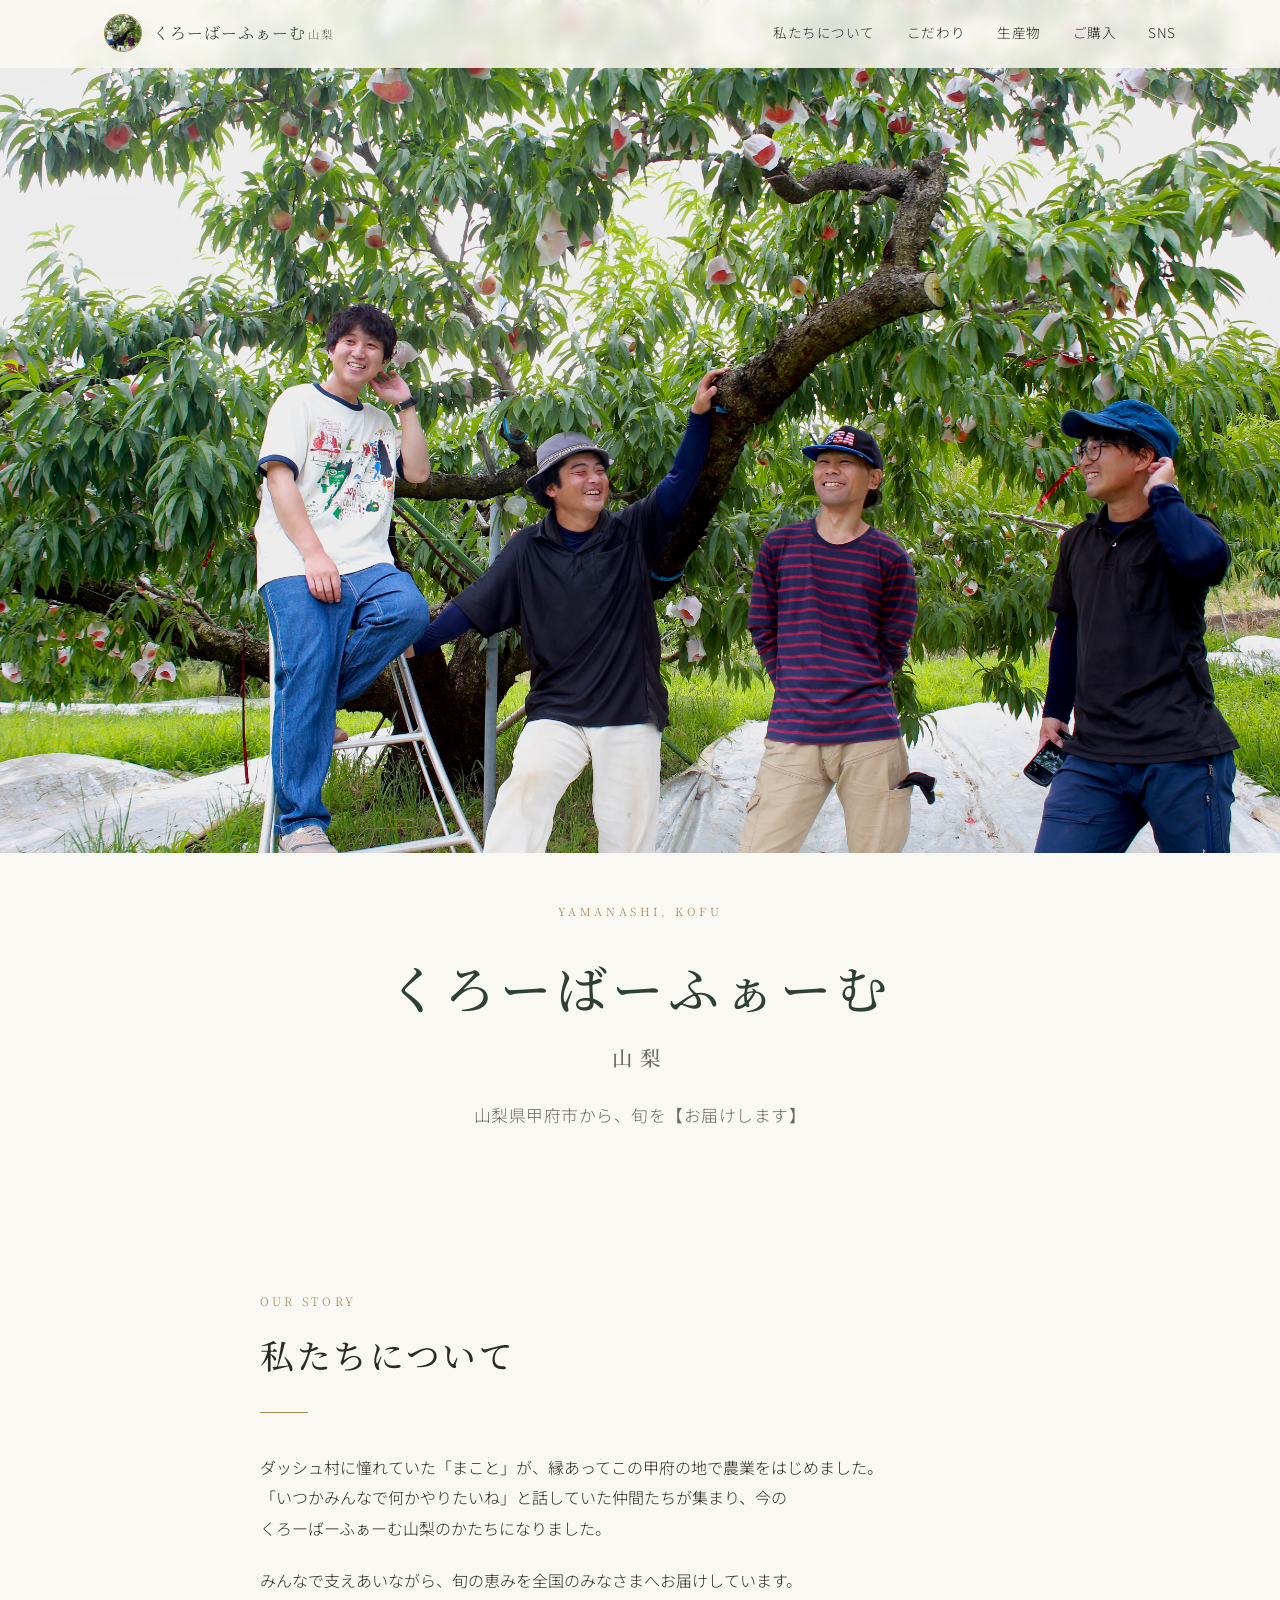
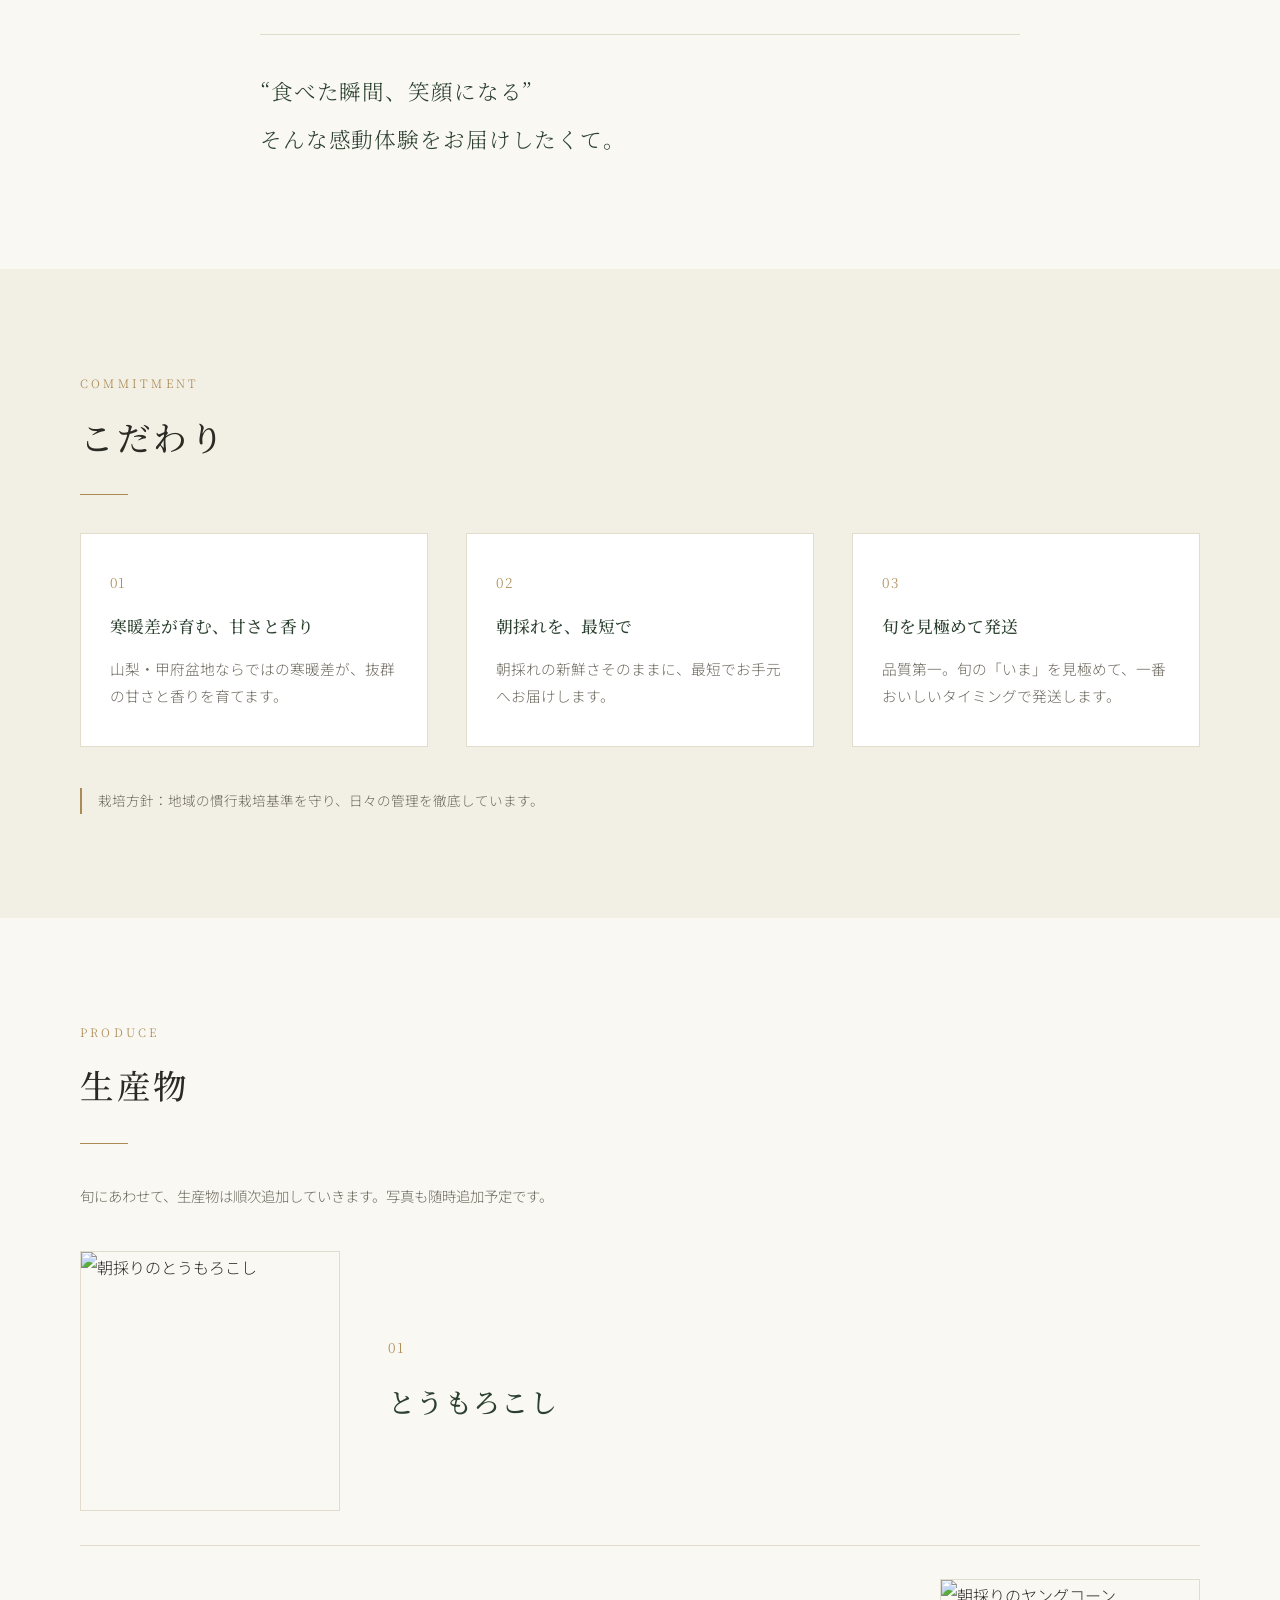
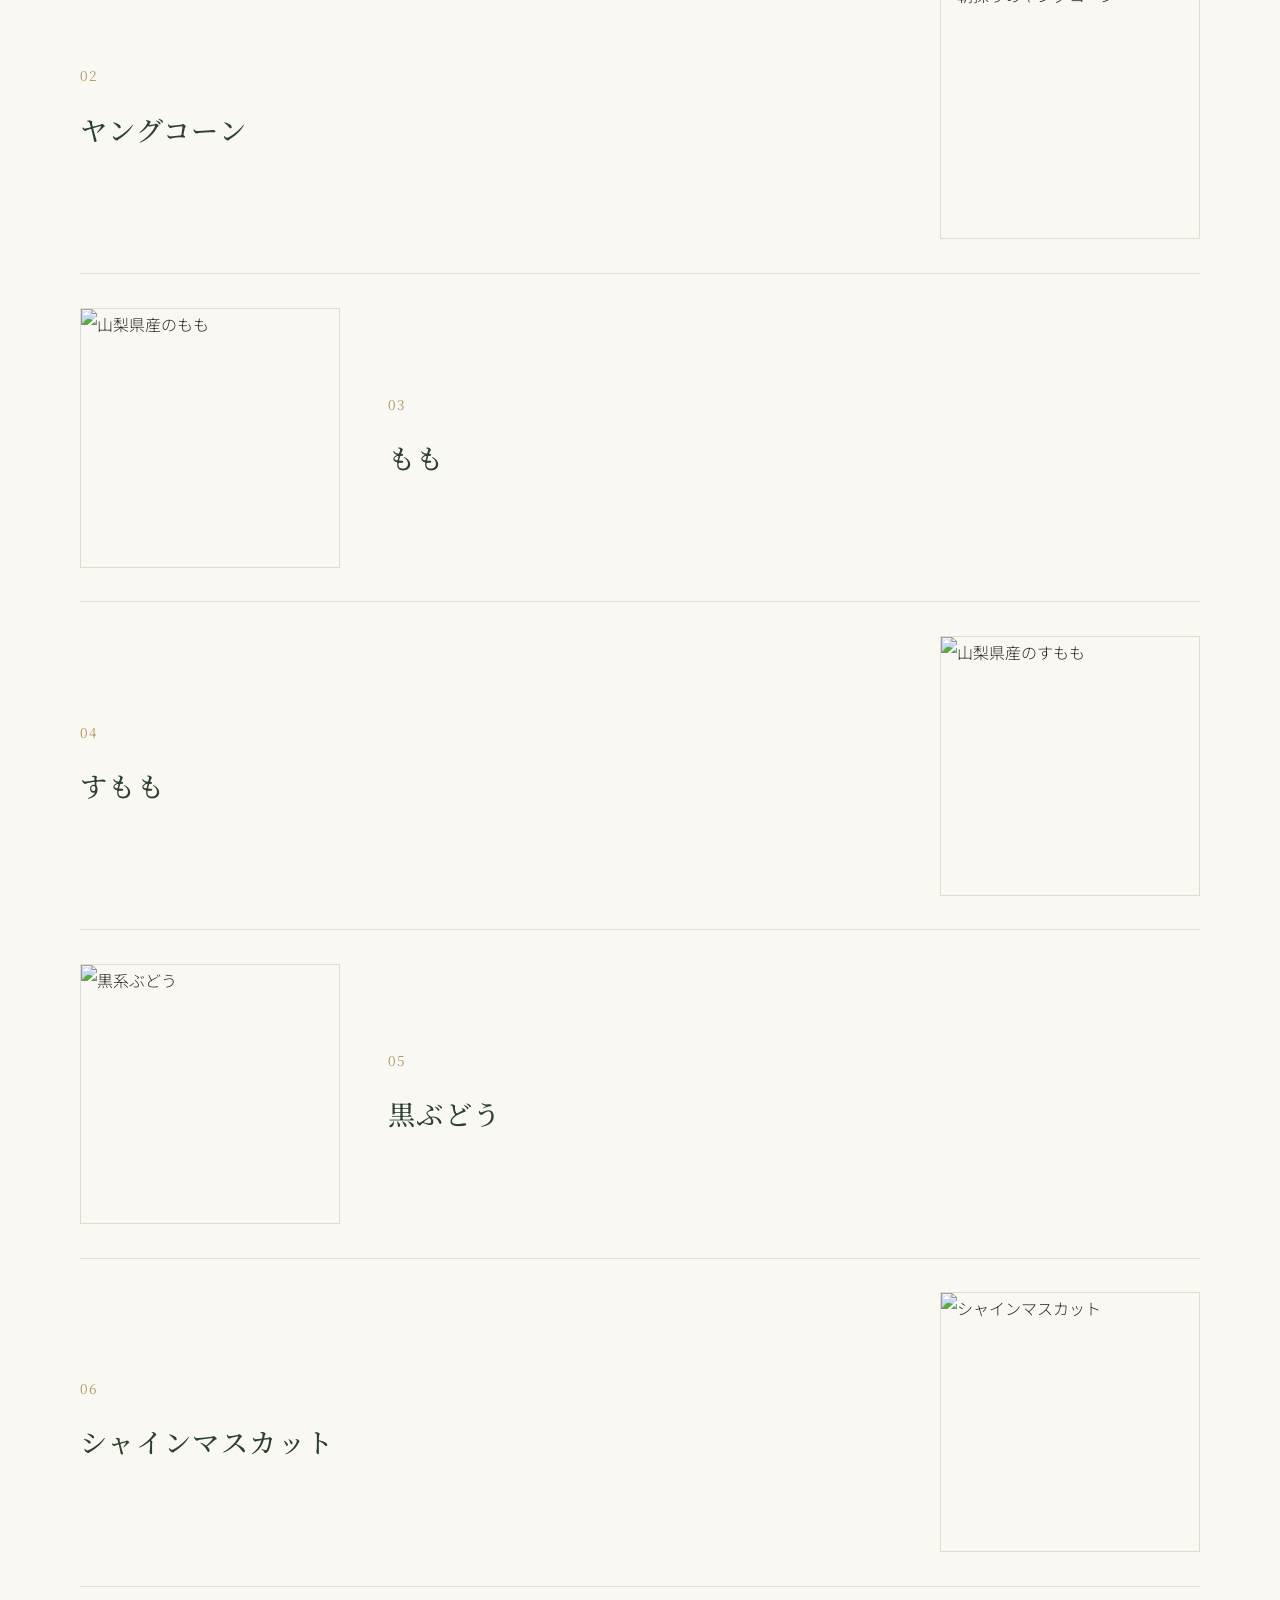
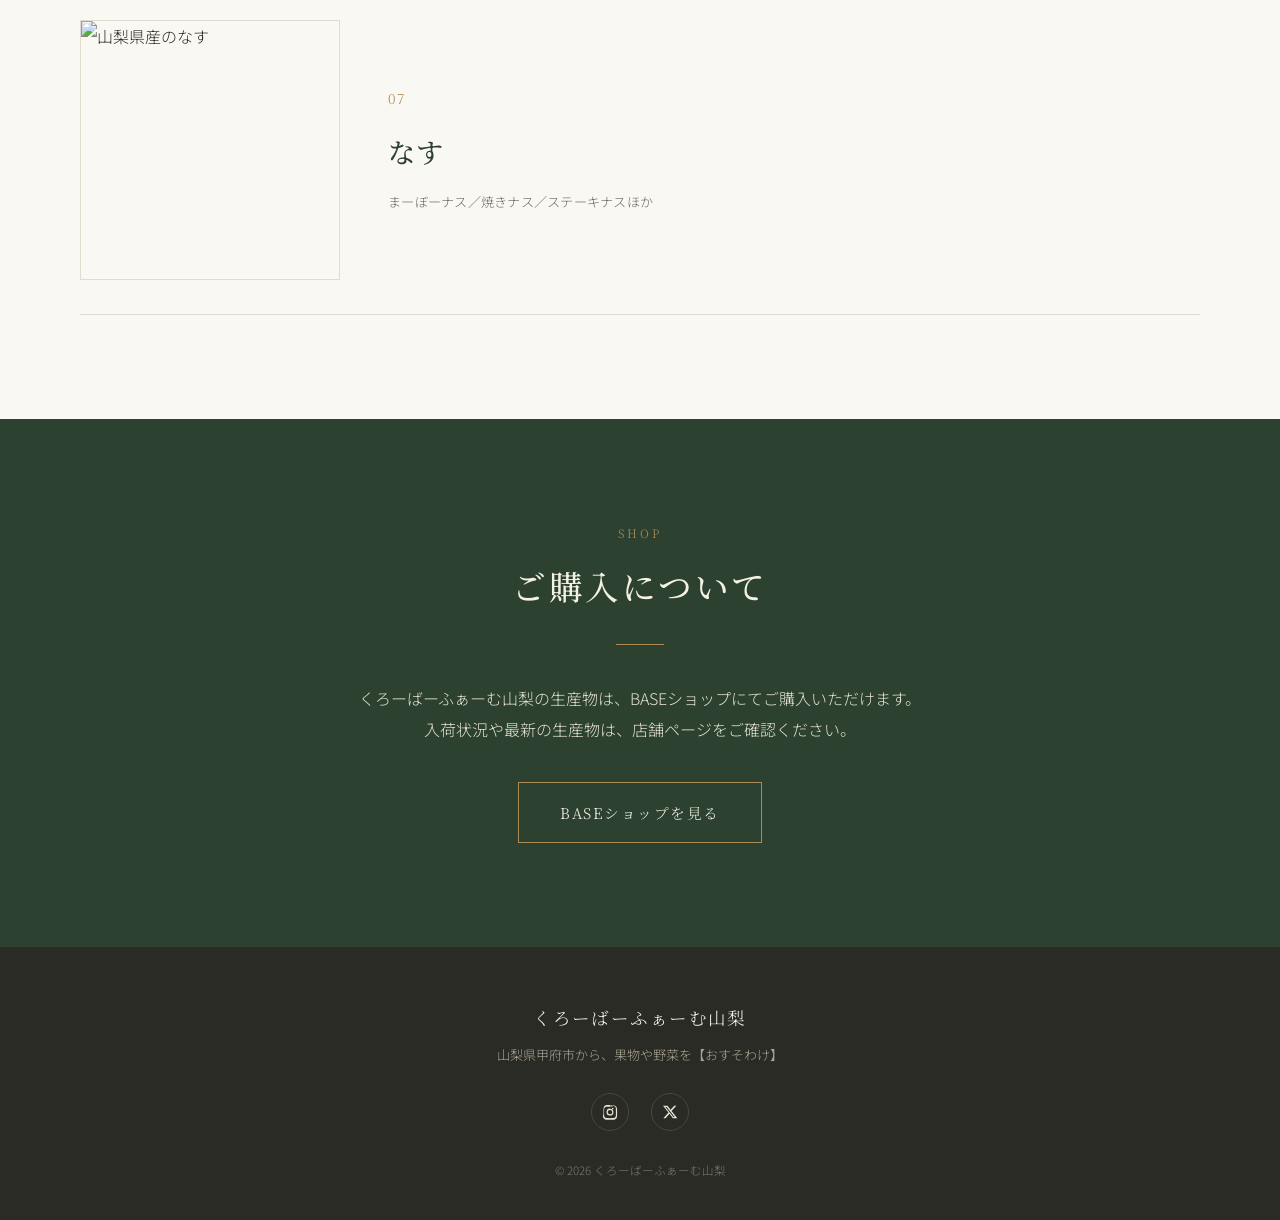
==== index.html @ 81d251db "Replace placeholder images with actual produce images" ====
<!doctype html>
<html lang="ja">
<head>
<meta charset="UTF-8">
<meta name="viewport" content="width=device-width, initial-scale=1.0">
<title>くろーばーふぁーむ山梨｜山梨県甲府市の農園</title>
<meta name="description" content="山梨県甲府市から、果物や野菜をおすそわけ。くろーばーふぁーむ山梨の公式サイトです。">
<link rel="preconnect" href="https://fonts.googleapis.com">
<link rel="preconnect" href="https://fonts.gstatic.com" crossorigin>
<link href="https://fonts.googleapis.com/css2?family=Noto+Serif+JP:wght@400;500;600&family=Noto+Sans+JP:wght@300;400;500&display=swap" rel="stylesheet">
<link rel="stylesheet" href="style.css">
</head>
<body>

<header class="site-header">
  <div class="header-inner">
    <a href="#top" class="brand">
      <span class="brand-mark">
        <img src="images/hero.jpg" alt="くろーばーふぁーむ山梨 ロゴ（仮）">
      </span>
      <span class="brand-name">くろーばーふぁーむ<small>山梨</small></span>
    </a>
    <nav class="site-nav">
      <button class="nav-toggle" aria-label="メニューを開く" aria-expanded="false">
        <span></span><span></span><span></span>
      </button>
      <ul>
        <li><a href="#about">私たちについて</a></li>
        <li><a href="#commitment">こだわり</a></li>
        <li><a href="#produce">生産物</a></li>
        <li><a href="#shop">ご購入</a></li>
        <li><a href="#sns">SNS</a></li>
      </ul>
    </nav>
  </div>
</header>

<main id="top">

  <!-- ===== Hero ===== -->
  <section class="hero">
    <div class="hero-media">
      <img src="images/hero.jpg" alt="桃の木の下で笑うくろーばーふぁーむ山梨のメンバー">
    </div>
  </section>
  <div class="hero-caption">
    <p class="eyebrow">Yamanashi, Kofu</p>
    <h1>くろーばーふぁーむ<span>山梨</span></h1>
    <p class="hero-copy">山梨県甲府市から、旬を<br class="sp-only">【お届けします】</p>
  </div>

  <!-- ===== About / Story ===== -->
  <section id="about" class="section about">
    <div class="section-inner narrow">
      <p class="section-eyebrow">Our Story</p>
      <h2>私たちについて</h2>
      <div class="divider" aria-hidden="true"></div>
      <p class="lead">
        ダッシュ村に憧れていた「まこと」が、縁あってこの甲府の地で農業をはじめました。<br>
        「いつかみんなで何かやりたいね」と話していた仲間たちが集まり、今の<br class="pc-only">くろーばーふぁーむ山梨のかたちになりました。
      </p>
      <p class="lead">
        みんなで支えあいながら、旬の恵みを全国のみなさまへお届けしています。
      </p>
      <blockquote class="philosophy">
        <p>“食べた瞬間、笑顔になる”</p>
        <p>そんな感動体験をお届けしたくて。</p>
      </blockquote>
    </div>
  </section>

  <!-- ===== Commitment ===== -->
  <section id="commitment" class="section commitment">
    <div class="section-inner">
      <p class="section-eyebrow">Commitment</p>
      <h2>こだわり</h2>
      <div class="divider" aria-hidden="true"></div>

      <div class="commitment-grid">
        <article class="commitment-card">
          <span class="commitment-index">01</span>
          <h3>寒暖差が育む、甘さと香り</h3>
          <p>山梨・甲府盆地ならではの寒暖差が、抜群の甘さと香りを育てます。</p>
        </article>
        <article class="commitment-card">
          <span class="commitment-index">02</span>
          <h3>朝採れを、最短で</h3>
          <p>朝採れの新鮮さそのままに、最短でお手元へお届けします。</p>
        </article>
        <article class="commitment-card">
          <span class="commitment-index">03</span>
          <h3>旬を見極めて発送</h3>
          <p>品質第一。旬の「いま」を見極めて、一番おいしいタイミングで発送します。</p>
        </article>
      </div>

      <p class="cultivation-note">栽培方針：地域の慣行栽培基準を守り、日々の管理を徹底しています。</p>
    </div>
  </section>

  <!-- ===== Produce ===== -->
  <section id="produce" class="section produce">
    <div class="section-inner">
      <p class="section-eyebrow">Produce</p>
      <h2>生産物</h2>
      <div class="divider" aria-hidden="true"></div>
      <p class="produce-note">旬にあわせて、生産物は順次追加していきます。写真も随時追加予定です。</p>

      <!--
        生産物リスト：
        1件 = <li class="produce-row"> 〜 </li>
        写真が届いたら、.produce-media の中身を
          <img src="images/produce/【ファイル名】.jpg" alt="〜">
        に差し替えてください（.produce-placeholder のdivを削除）。
        新しい品目を追加する場合は、行をまるごとコピーして書き換えてください。
      -->
      <ul class="produce-list">

        <li class="produce-row">
          <div class="produce-media">
            <img src="images/produce/corn.jpg" alt="朝採りのとうもろこし">
          </div>
          <div class="produce-text">
            <span class="produce-index">01</span>
            <h3>とうもろこし</h3>
          </div>
        </li>

        <li class="produce-row">
          <div class="produce-media">
            <img src="images/produce/young-corn.jpg" alt="朝採りのヤングコーン">
          </div>
          <div class="produce-text">
            <span class="produce-index">02</span>
            <h3>ヤングコーン</h3>
          </div>
        </li>

        <li class="produce-row">
          <div class="produce-media">
            <img src="images/produce/peach.jpg" alt="山梨県産のもも">
          </div>
          <div class="produce-text">
            <span class="produce-index">03</span>
            <h3>もも</h3>
          </div>
        </li>

        <li class="produce-row">
          <div class="produce-media">
            <img src="images/produce/sumomo.jpg" alt="山梨県産のすもも">
          </div>
          <div class="produce-text">
            <span class="produce-index">04</span>
            <h3>すもも</h3>
          </div>
        </li>

        <li class="produce-row">
          <div class="produce-media">
            <img src="images/produce/black-grape.png" alt="黒系ぶどう">
          </div>
          <div class="produce-text">
            <span class="produce-index">05</span>
            <h3>黒ぶどう</h3>
          </div>
        </li>

        <li class="produce-row">
          <div class="produce-media">
            <img src="images/produce/shine-muscat.png" alt="シャインマスカット">
          </div>
          <div class="produce-text">
            <span class="produce-index">06</span>
            <h3>シャインマスカット</h3>
          </div>
        </li>

        <li class="produce-row">
          <div class="produce-media">
            <img src="images/produce/eggplant.jpg" alt="山梨県産のなす">
          </div>
          <div class="produce-text">
            <span class="produce-index">07</span>
            <h3>なす</h3>
            <small>まーぼーナス／焼きナス／ステーキナスほか</small>
          </div>
        </li>

        <!--
        新しい品目を追加する場合は、上の<li class="produce-row">〜</li>を
        1ブロックまるごとコピーして、番号・品目名を書き換えてください。
        -->

      </ul>
    </div>
  </section>

  <!-- ===== Shop ===== -->
  <section id="shop" class="section shop">
    <div class="section-inner narrow center">
      <p class="section-eyebrow">Shop</p>
      <h2>ご購入について</h2>
      <div class="divider" aria-hidden="true"></div>
      <p class="lead">
        くろーばーふぁーむ山梨の生産物は、BASEショップにてご購入いただけます。<br>
        入荷状況や最新の生産物は、店舗ページをご確認ください。
      </p>
      <a class="shop-button" href="https://cloverfarm.base.ec/" target="_blank" rel="noopener">BASEショップを見る</a>
    </div>
  </section>

</main>

<!-- ===== Footer / SNS ===== -->
<footer id="sns" class="site-footer">
  <div class="footer-inner">
    <p class="footer-brand">くろーばーふぁーむ山梨</p>
    <p class="footer-copy">山梨県甲府市から、果物や野菜を【おすそわけ】</p>

    <ul class="sns-list">
      <li>
        <a href="https://www.instagram.com/clover.farm_ym/" target="_blank" rel="noopener" aria-label="Instagram">
          <svg viewBox="0 0 24 24" aria-hidden="true"><path d="M12 2.2c3.2 0 3.6 0 4.85.07 1.17.05 1.97.24 2.43.4a4.9 4.9 0 0 1 1.77 1.15 4.9 4.9 0 0 1 1.15 1.77c.16.46.35 1.26.4 2.43.06 1.25.07 1.65.07 4.85s0 3.6-.07 4.85c-.05 1.17-.24 1.97-.4 2.43a4.9 4.9 0 0 1-1.15 1.77 4.9 4.9 0 0 1-1.77 1.15c-.46.16-1.26.35-2.43.4-1.25.06-1.65.07-4.85.07s-3.6 0-4.85-.07c-1.17-.05-1.97-.24-2.43-.4a4.9 4.9 0 0 1-1.77-1.15 4.9 4.9 0 0 1-1.15-1.77c-.16-.46-.35-1.26-.4-2.43C2.2 15.6 2.2 15.2 2.2 12s0-3.6.07-4.85c.05-1.17.24-1.97.4-2.43a4.9 4.9 0 0 1 1.15-1.77A4.9 4.9 0 0 1 5.6 1.8c.46-.16 1.26-.35 2.43-.4C9.28 1.34 9.68 1.33 12 1.33zm0 1.8c-3.15 0-3.52 0-4.76.07-.96.04-1.48.2-1.83.34-.46.18-.79.39-1.13.73-.34.34-.55.67-.73 1.13-.14.35-.3.87-.34 1.83C3.14 8.13 3.13 8.5 3.13 12s0 3.87.07 5.1c.04.96.2 1.48.34 1.83.18.46.39.79.73 1.13.34.34.67.55 1.13.73.35.14.87.3 1.83.34 1.24.07 1.61.07 4.76.07s3.52 0 4.76-.07c.96-.04 1.48-.2 1.83-.34.46-.18.79-.39 1.13-.73.34-.34.55-.67.73-1.13.14-.35.3-.87.34-1.83.07-1.23.07-1.6.07-5.1s0-3.87-.07-5.1c-.04-.96-.2-1.48-.34-1.83a3.1 3.1 0 0 0-.73-1.13 3.1 3.1 0 0 0-1.13-.73c-.35-.14-.87-.3-1.83-.34C15.52 3.8 15.15 3.8 12 3.8zm0 3.05A5.15 5.15 0 1 1 6.85 12 5.15 5.15 0 0 1 12 6.85zm0 8.5A3.35 3.35 0 1 0 8.65 12 3.35 3.35 0 0 0 12 15.35zm5.35-8.7a1.2 1.2 0 1 1-1.2-1.2 1.2 1.2 0 0 1 1.2 1.2z"/></svg>
        </a>
      </li>
      <li>
        <a href="https://x.com/clover_farm_ym" target="_blank" rel="noopener" aria-label="X（旧Twitter）">
          <svg viewBox="0 0 24 24" aria-hidden="true"><path d="M18.24 2.5h3.27l-7.15 8.17L23 21.5h-6.59l-5.16-6.76-5.9 6.76H2.07l7.65-8.75L1.5 2.5h6.76l4.66 6.18zm-1.15 17.02h1.81L7 4.38H5.06z"/></svg>
        </a>
      </li>
    </ul>

    <p class="footer-fine">© 2026 くろーばーふぁーむ山梨</p>
  </div>
</footer>

<script>
  document.querySelector('.nav-toggle').addEventListener('click', function () {
    var nav = document.querySelector('.site-nav');
    var expanded = this.getAttribute('aria-expanded') === 'true';
    this.setAttribute('aria-expanded', String(!expanded));
    nav.classList.toggle('open');
  });
  document.querySelectorAll('.site-nav a').forEach(function (link) {
    link.addEventListener('click', function () {
      document.querySelector('.site-nav').classList.remove('open');
      document.querySelector('.nav-toggle').setAttribute('aria-expanded', 'false');
    });
  });
</script>

</body>
</html>
---- style.css ----
/* =========================================================
   くろーばーふぁーむ山梨 — シンプル×高級感 LP
   ========================================================= */

:root {
  --bg: #faf8f3;
  --bg-alt: #f2efe4;
  --ink: #2b2b26;
  --ink-soft: #6d6a5f;
  --line: #e1dccb;
  --green: #3f5c44;
  --green-deep: #2c4130;
  --gold: #ab8a53;
  --white: #ffffff;

  --font-serif: 'Noto Serif JP', serif;
  --font-sans: 'Noto Sans JP', sans-serif;

  --max: 1120px;
}

* { box-sizing: border-box; }

html { scroll-behavior: smooth; }

body {
  margin: 0;
  background: var(--bg);
  color: var(--ink);
  font-family: var(--font-sans);
  font-weight: 300;
  line-height: 1.9;
  -webkit-font-smoothing: antialiased;
}

img { max-width: 100%; display: block; }

a { color: inherit; text-decoration: none; }

h1, h2, h3 { font-family: var(--font-serif); font-weight: 500; margin: 0; }

.section { padding: 6.5rem 1.5rem; }
.section-inner { max-width: var(--max); margin: 0 auto; }
.section-inner.narrow { max-width: 760px; }
.section-inner.center { text-align: center; }

.section-eyebrow {
  font-family: var(--font-serif);
  letter-spacing: 0.28em;
  font-size: 0.72rem;
  color: var(--gold);
  margin: 0 0 0.6rem;
  text-transform: uppercase;
}

.section h2 {
  font-size: clamp(1.6rem, 3vw, 2.1rem);
  letter-spacing: 0.08em;
}

.divider {
  width: 48px;
  height: 1px;
  background: var(--gold);
  margin: 1.6rem 0 2.4rem;
}
.section-inner.center .divider { margin-left: auto; margin-right: auto; }

.lead { font-size: 1rem; color: var(--ink); margin: 0 0 1.4rem; }

/* ---------- Header ---------- */
.site-header {
  position: fixed;
  top: 0; left: 0; right: 0;
  z-index: 50;
  padding-top: env(safe-area-inset-top, 0px);
  background: rgba(250, 248, 243, 0.86);
  backdrop-filter: blur(6px);
  border-bottom: 1px solid transparent;
  transition: border-color .3s;
}
.header-inner {
  max-width: var(--max);
  margin: 0 auto;
  padding: 0.9rem 1.5rem;
  display: flex;
  align-items: center;
  justify-content: space-between;
}
.brand { display: flex; align-items: center; gap: 0.7rem; }
.brand-mark {
  width: 38px; height: 38px;
  border-radius: 50%;
  overflow: hidden;
  border: 1px solid var(--gold);
  flex: none;
}
.brand-mark img { width: 100%; height: 100%; object-fit: cover; }
.brand-name {
  font-family: var(--font-serif);
  font-size: 1rem;
  letter-spacing: 0.06em;
  color: var(--green-deep);
}
.brand-name small { font-size: 0.72em; margin-left: 0.15em; color: var(--ink-soft); }

.site-nav ul {
  list-style: none;
  display: flex;
  gap: 2rem;
  margin: 0;
  padding: 0;
  font-size: 0.85rem;
  letter-spacing: 0.04em;
}
.site-nav a { position: relative; padding-bottom: 4px; }
.site-nav a::after {
  content: "";
  position: absolute;
  left: 0; right: 0; bottom: 0;
  height: 1px;
  background: var(--gold);
  transform: scaleX(0);
  transition: transform .25s;
}
.site-nav a:hover::after { transform: scaleX(1); }

.nav-toggle {
  display: none;
  width: 32px; height: 32px;
  border: none; background: none;
  flex-direction: column;
  justify-content: center;
  gap: 5px;
  cursor: pointer;
}
.nav-toggle span {
  display: block;
  height: 1px;
  background: var(--ink);
}

/* ---------- Hero ---------- */
.hero {
  position: relative;
  overflow: hidden;
}
.hero-media {
  display: block;
  line-height: 0;
  aspect-ratio: 3 / 2;
  background: var(--bg-alt);
}
.hero-media img {
  display: block;
  width: 100%;
  height: 100%;
  object-fit: cover;
}
.hero-caption {
  text-align: center;
  color: var(--ink);
  background: var(--bg);
  padding: 3rem 1.5rem 3.5rem;
}
.hero-caption .eyebrow {
  font-family: var(--font-serif);
  letter-spacing: 0.32em;
  font-size: 0.7rem;
  text-transform: uppercase;
  color: var(--gold);
  margin: 0 0 1rem;
}
.hero-caption h1 {
  font-size: clamp(1.7rem, 6vw, 3.2rem);
  letter-spacing: 0.1em;
  margin: 0;
  color: var(--green-deep);
  white-space: nowrap;
}
.hero-caption h1 span {
  display: block;
  font-size: 0.4em;
  letter-spacing: 0.4em;
  margin-top: 0.15rem;
  color: var(--ink-soft);
}
.hero-copy {
  margin: 1.4rem 0 0;
  font-size: clamp(0.9rem, 2vw, 1.05rem);
  font-weight: 300;
  letter-spacing: 0.03em;
  color: var(--ink-soft);
}


/* ---------- About ---------- */
.about { background: var(--bg); }
.philosophy {
  margin: 2.4rem 0 0;
  padding: 2.2rem 0 0;
  border-top: 1px solid var(--line);
  font-family: var(--font-serif);
  font-size: clamp(1.1rem, 2.4vw, 1.35rem);
  color: var(--green-deep);
  letter-spacing: 0.04em;
}
.philosophy p { margin: 0 0 0.4rem; }

/* ---------- Commitment ---------- */
.commitment { background: var(--bg-alt); }
.commitment-grid {
  display: grid;
  grid-template-columns: repeat(3, 1fr);
  gap: 2.4rem;
  margin-top: 1rem;
}
.commitment-card {
  background: var(--white);
  border: 1px solid var(--line);
  padding: 2.2rem 1.8rem;
}
.commitment-index {
  display: block;
  font-family: var(--font-serif);
  color: var(--gold);
  font-size: 0.85rem;
  letter-spacing: 0.12em;
  margin-bottom: 1rem;
}
.commitment-card h3 {
  font-size: 1.05rem;
  margin-bottom: 0.7rem;
  color: var(--green-deep);
}
.commitment-card p { margin: 0; font-size: 0.92rem; color: var(--ink-soft); }

.cultivation-note {
  margin: 2.6rem 0 0;
  font-size: 0.85rem;
  color: var(--ink-soft);
  border-left: 2px solid var(--gold);
  padding-left: 1rem;
}

/* ---------- Produce ---------- */
.produce { background: var(--bg); }
.produce-note { color: var(--ink-soft); font-size: 0.9rem; margin: 0 0 2.6rem; }

.produce-list {
  list-style: none;
  margin: 0;
  padding: 0;
}

.produce-row {
  display: flex;
  align-items: center;
  gap: 3rem;
  padding: 2.1rem 0;
  border-bottom: 1px solid var(--line);
}
.produce-row:first-child { padding-top: 0; }
.produce-row:nth-child(even) { flex-direction: row-reverse; }

.produce-media { flex: 0 0 30%; max-width: 260px; }
.produce-text { flex: 1 1 auto; }

/* image placeholder frame -- swap for a real <img> when a photo is ready */
.produce-placeholder {
  aspect-ratio: 1 / 1;
  width: 100%;
  display: flex;
  flex-direction: column;
  align-items: center;
  justify-content: center;
  gap: 0.7rem;
  background: var(--bg-alt);
  border: 1px solid var(--line);
  position: relative;
}
.produce-placeholder::before {
  content: "";
  position: absolute;
  inset: 10px;
  border: 1px solid rgba(171, 138, 83, 0.35);
  pointer-events: none;
}
.produce-placeholder svg {
  width: 30px; height: 30px;
  fill: none;
  stroke: var(--gold);
  stroke-width: 1.1;
  opacity: 0.8;
}
.produce-placeholder svg path { fill: var(--gold); stroke: none; opacity: 0.55; }
.produce-placeholder span {
  font-family: var(--font-serif);
  font-size: 0.75rem;
  letter-spacing: 0.1em;
  color: var(--ink-soft);
}

.produce-media img {
  width: 100%;
  aspect-ratio: 1 / 1;
  object-fit: cover;
  border: 1px solid var(--line);
}

.produce-index {
  display: block;
  font-family: var(--font-serif);
  color: var(--gold);
  font-size: 0.85rem;
  letter-spacing: 0.12em;
  margin-bottom: 0.9rem;
}
.produce-text h3 {
  font-size: clamp(1.3rem, 2.6vw, 1.7rem);
  color: var(--green-deep);
  letter-spacing: 0.05em;
  margin: 0;
}
.produce-text small {
  display: block;
  margin-top: 0.8rem;
  font-size: 0.82rem;
  color: var(--ink-soft);
  letter-spacing: 0.02em;
}

/* ---------- Shop ---------- */
.shop { background: var(--green-deep); color: #f4f1e6; }
.shop .section-eyebrow { color: var(--gold); }
.shop .lead { color: #e7e3d3; }
.shop-button {
  display: inline-block;
  margin-top: 1rem;
  padding: 0.95rem 2.6rem;
  border: 1px solid var(--gold);
  font-family: var(--font-serif);
  font-size: 0.92rem;
  letter-spacing: 0.1em;
  color: #f4f1e6;
  transition: background .25s, color .25s;
}
.shop-button:hover { background: var(--gold); color: var(--green-deep); }

/* ---------- Footer ---------- */
.site-footer { background: var(--ink); color: #cfcabb; }
.footer-inner {
  max-width: var(--max);
  margin: 0 auto;
  padding: 3.4rem 1.5rem 2.4rem;
  text-align: center;
}
.footer-brand {
  font-family: var(--font-serif);
  font-size: 1.1rem;
  letter-spacing: 0.08em;
  color: #f4f1e6;
  margin: 0 0 0.5rem;
}
.footer-copy { font-size: 0.82rem; margin: 0 0 1.6rem; color: #a9a493; }
.sns-list {
  list-style: none;
  display: flex;
  justify-content: center;
  gap: 1.4rem;
  margin: 0 0 1.8rem;
  padding: 0;
}
.sns-list a {
  display: flex;
  align-items: center;
  justify-content: center;
  width: 38px; height: 38px;
  border: 1px solid #4a4738;
  border-radius: 50%;
  transition: border-color .25s;
}
.sns-list a:hover { border-color: var(--gold); }
.sns-list svg { width: 16px; height: 16px; fill: #e7e3d3; }
.footer-fine { font-size: 0.72rem; color: #7d7969; margin: 0; }

/* ---------- Utility ---------- */
.sp-only { display: none; }

/* ---------- Responsive ---------- */
@media (max-width: 860px) {
  .commitment-grid { grid-template-columns: 1fr; }
  .produce-row { gap: 2rem; }
  .produce-media { flex-basis: 32%; max-width: 220px; }
}

@media (max-width: 640px) {
  .sp-only { display: inline; }
  .pc-only { display: none; }
  .section { padding: 4.4rem 1.25rem; }

  .site-nav ul {
    position: absolute;
    top: 100%; left: 0; right: 0;
    flex-direction: column;
    gap: 0;
    background: var(--bg);
    border-bottom: 1px solid var(--line);
    max-height: 0;
    overflow: hidden;
    transition: max-height .3s ease;
  }
  .site-nav.open ul { max-height: 320px; }
  .site-nav ul li { border-top: 1px solid var(--line); }
  .site-nav ul a { display: block; padding: 1rem 1.5rem; }
  .nav-toggle { display: flex; }

  .produce-row {
    flex-direction: column !important;
    align-items: center;
    gap: 1.2rem;
    padding: 1.7rem 0;
  }
  .produce-media { flex-basis: auto; width: 62%; max-width: 220px; }
  .produce-text { text-align: center; }
}
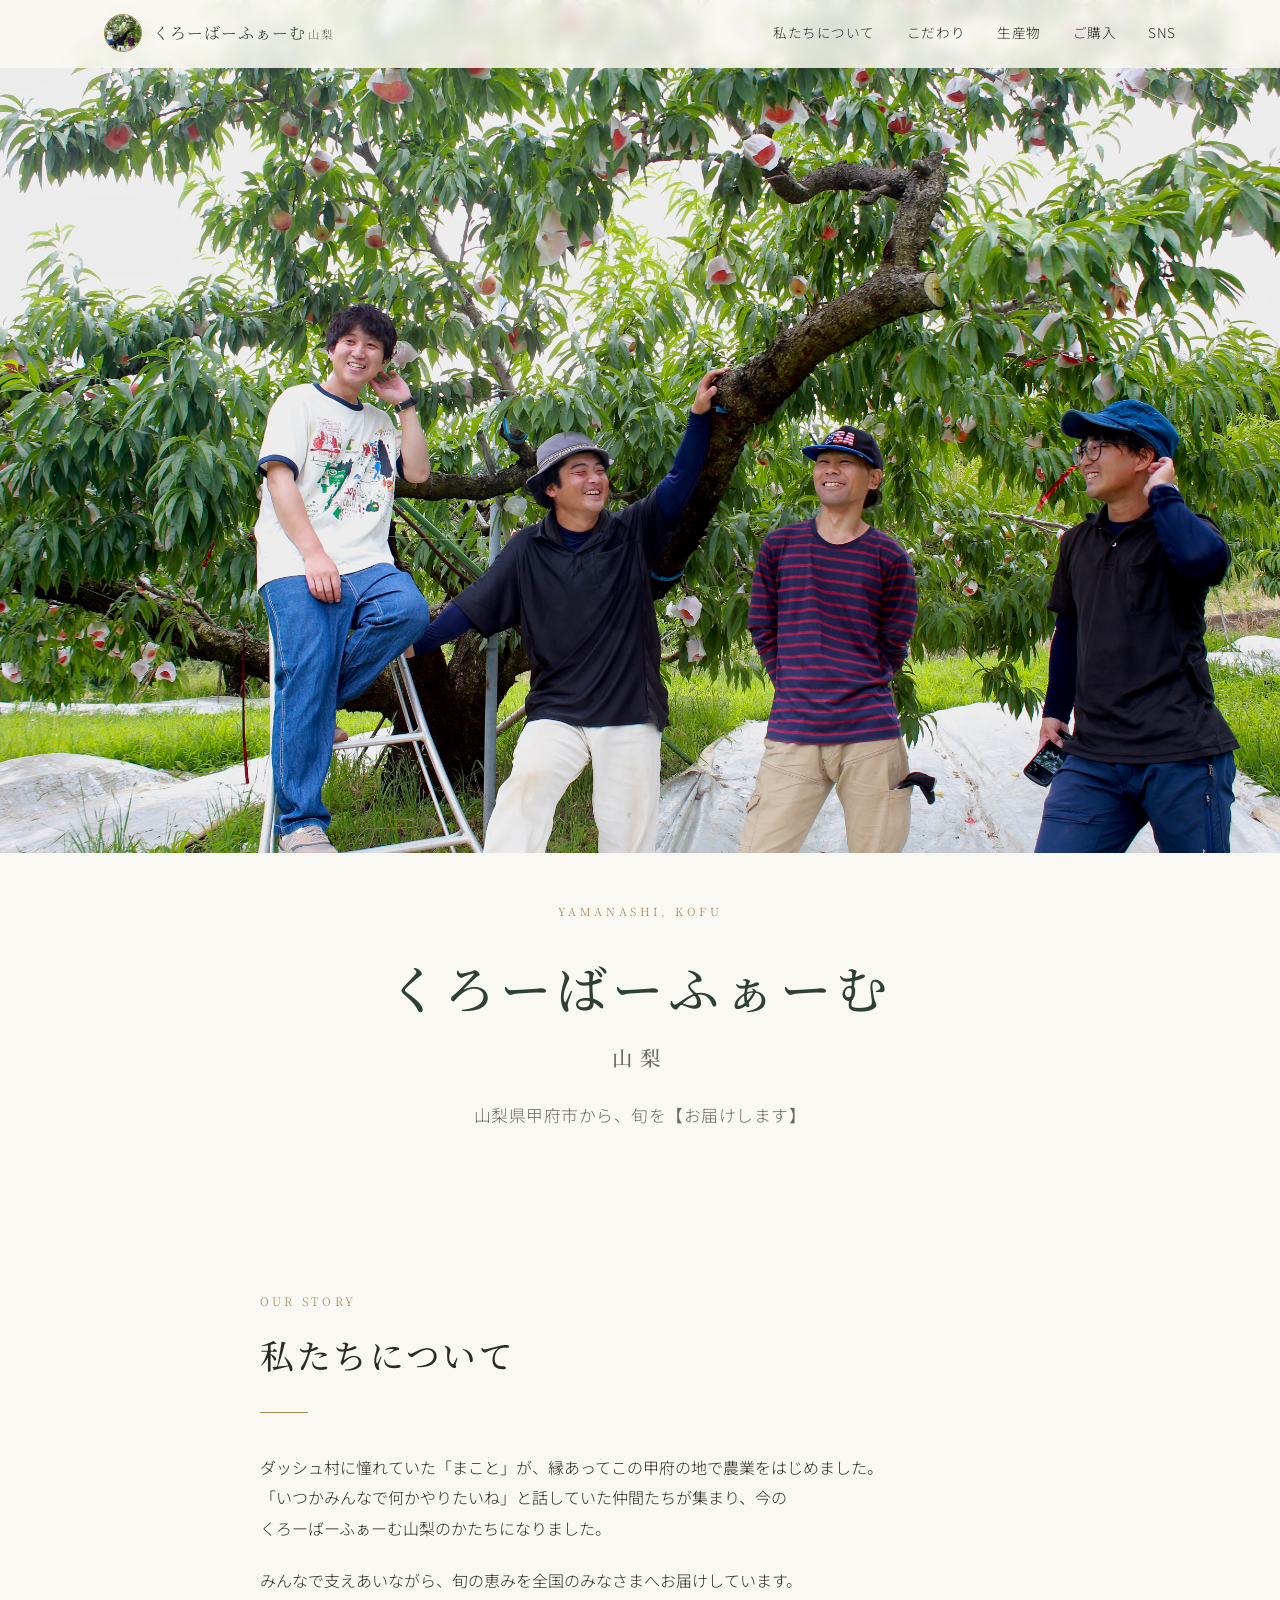
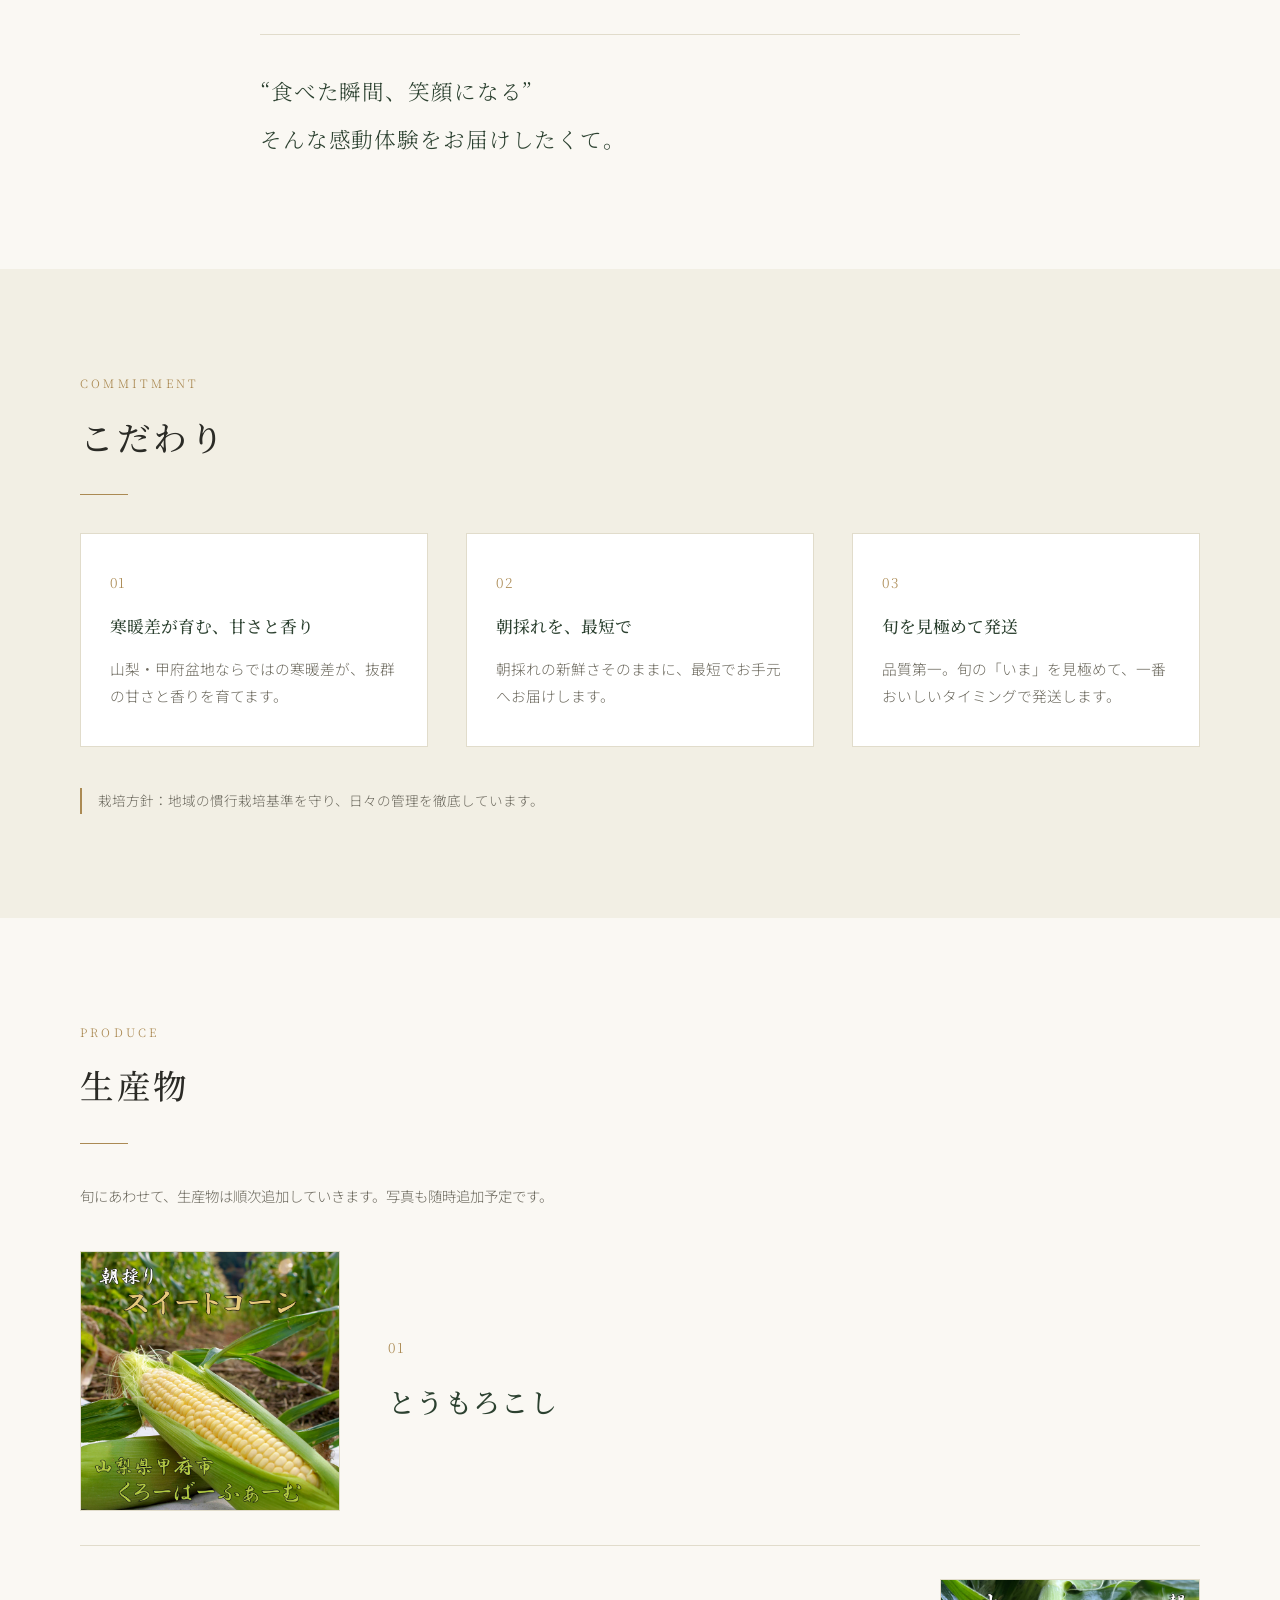
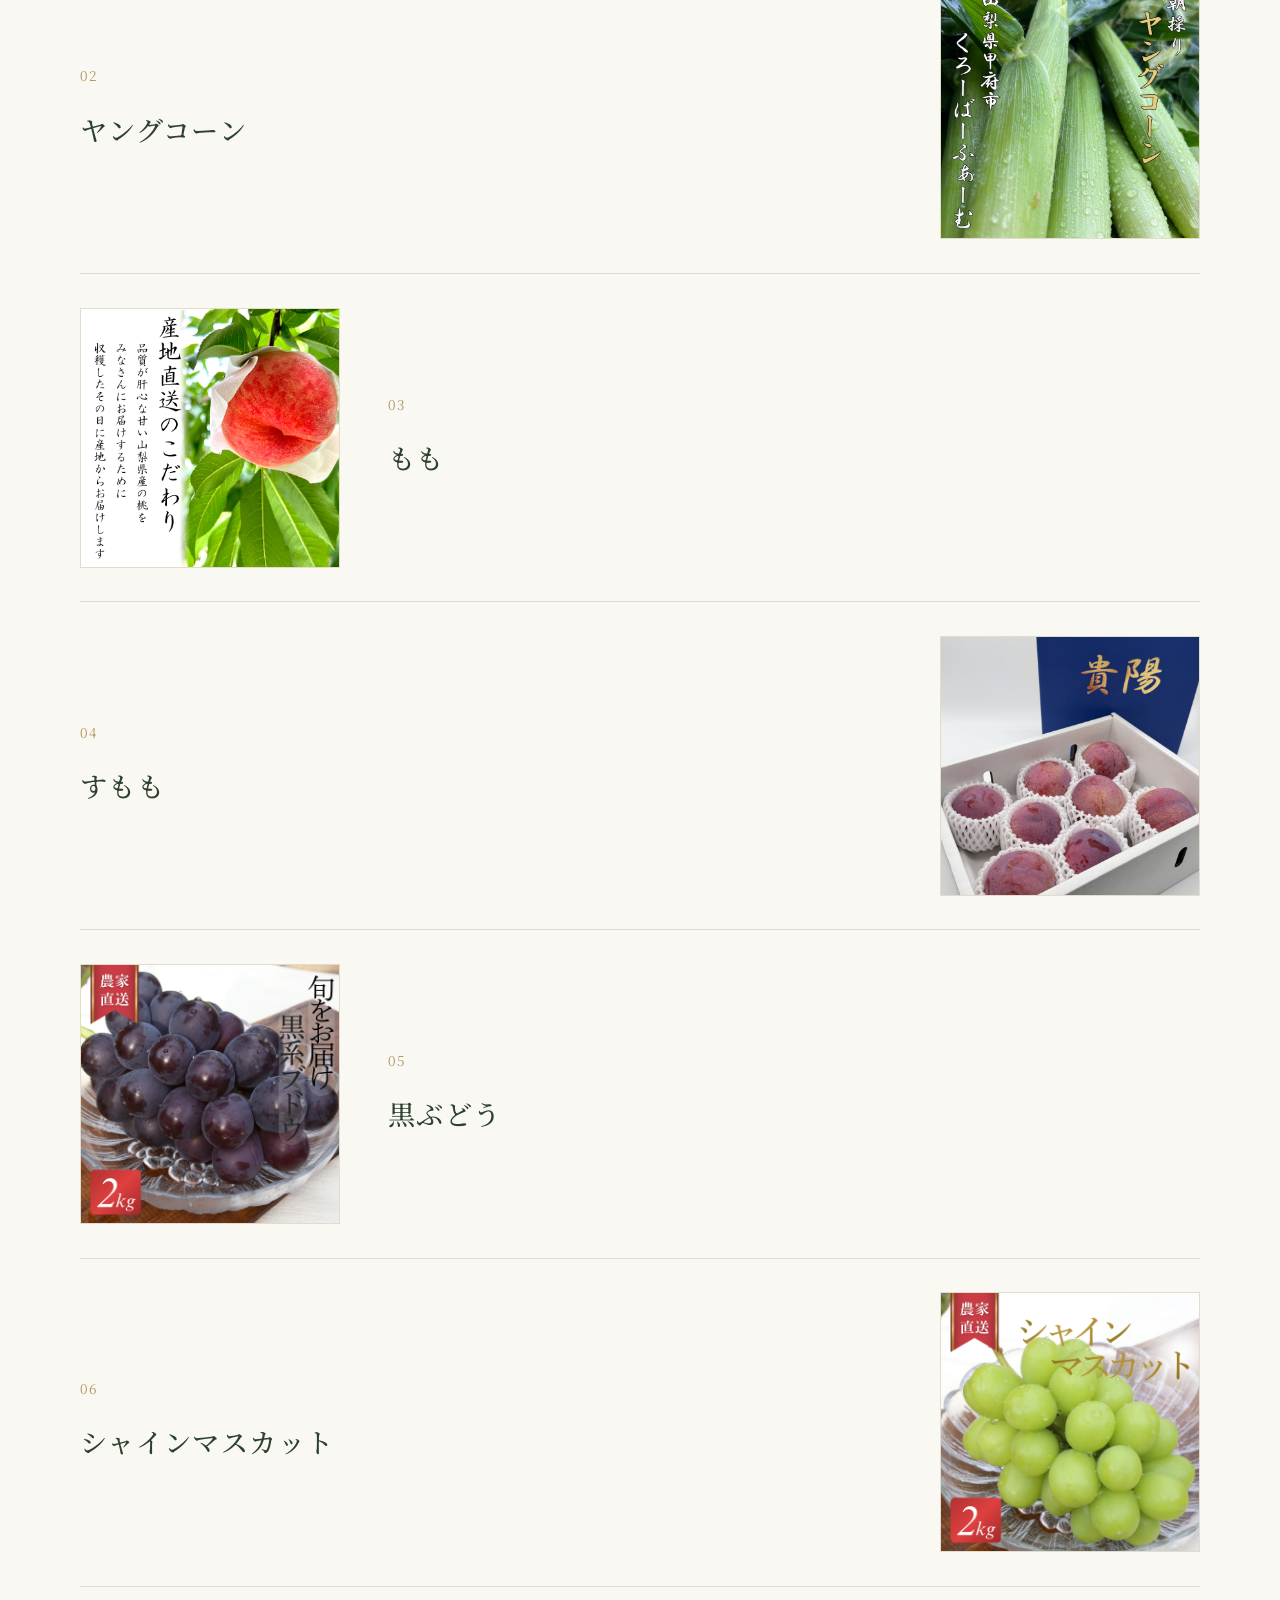
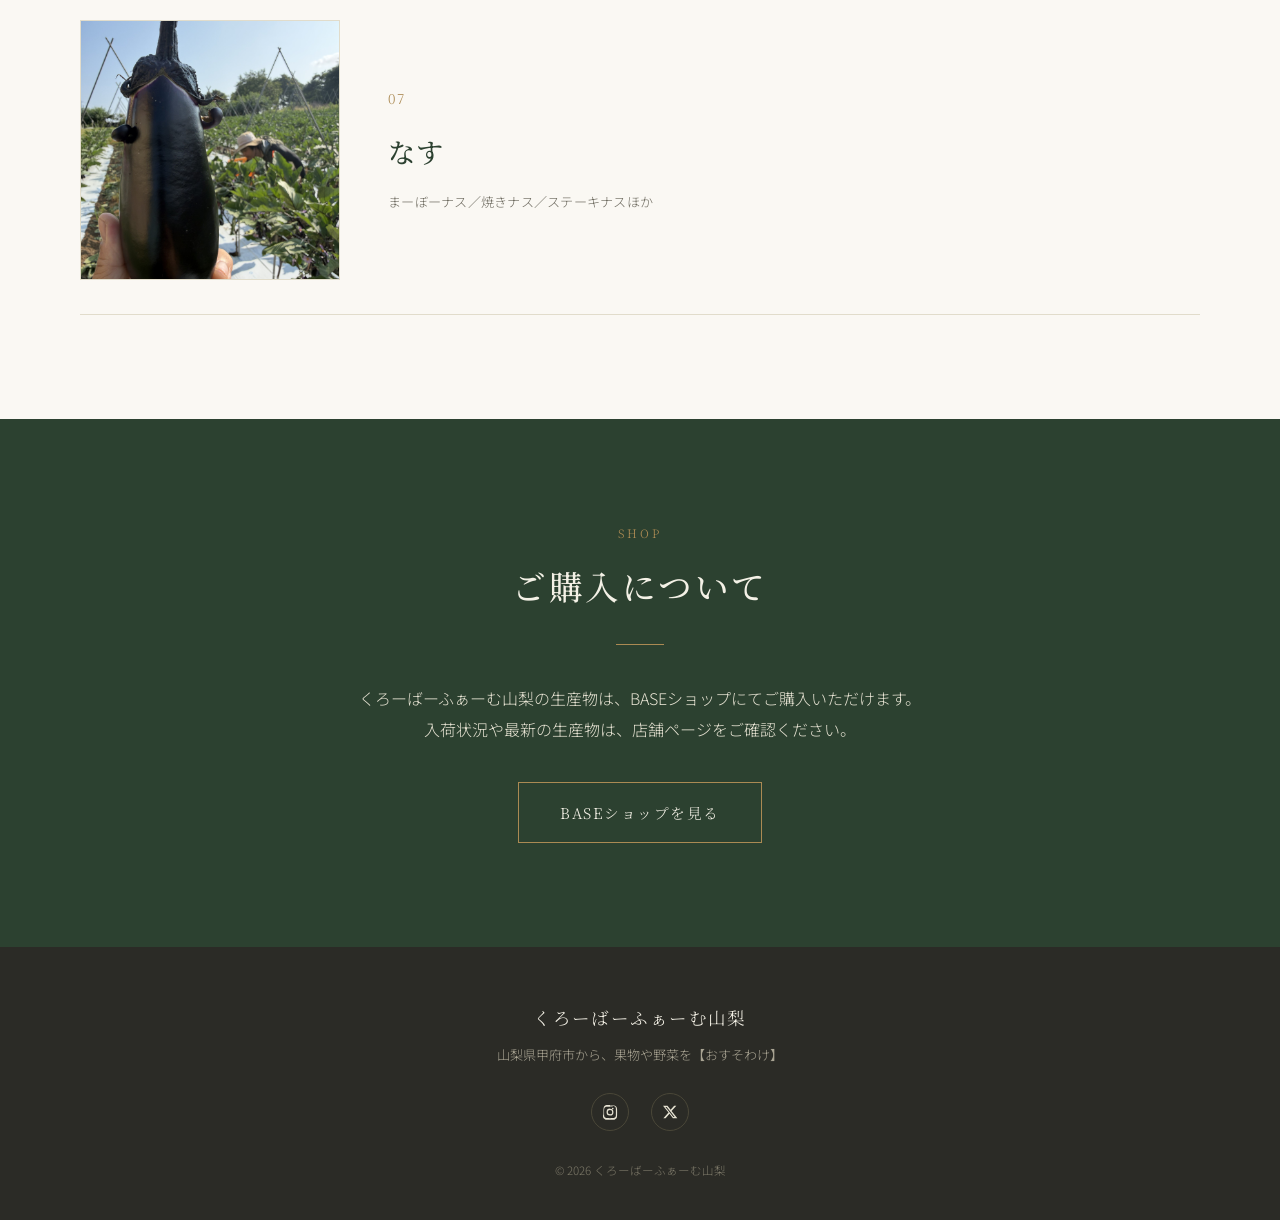
==== commit 457e8b87: "Update image file formats for produce items" ====
(no text change in the page or its own stylesheets)
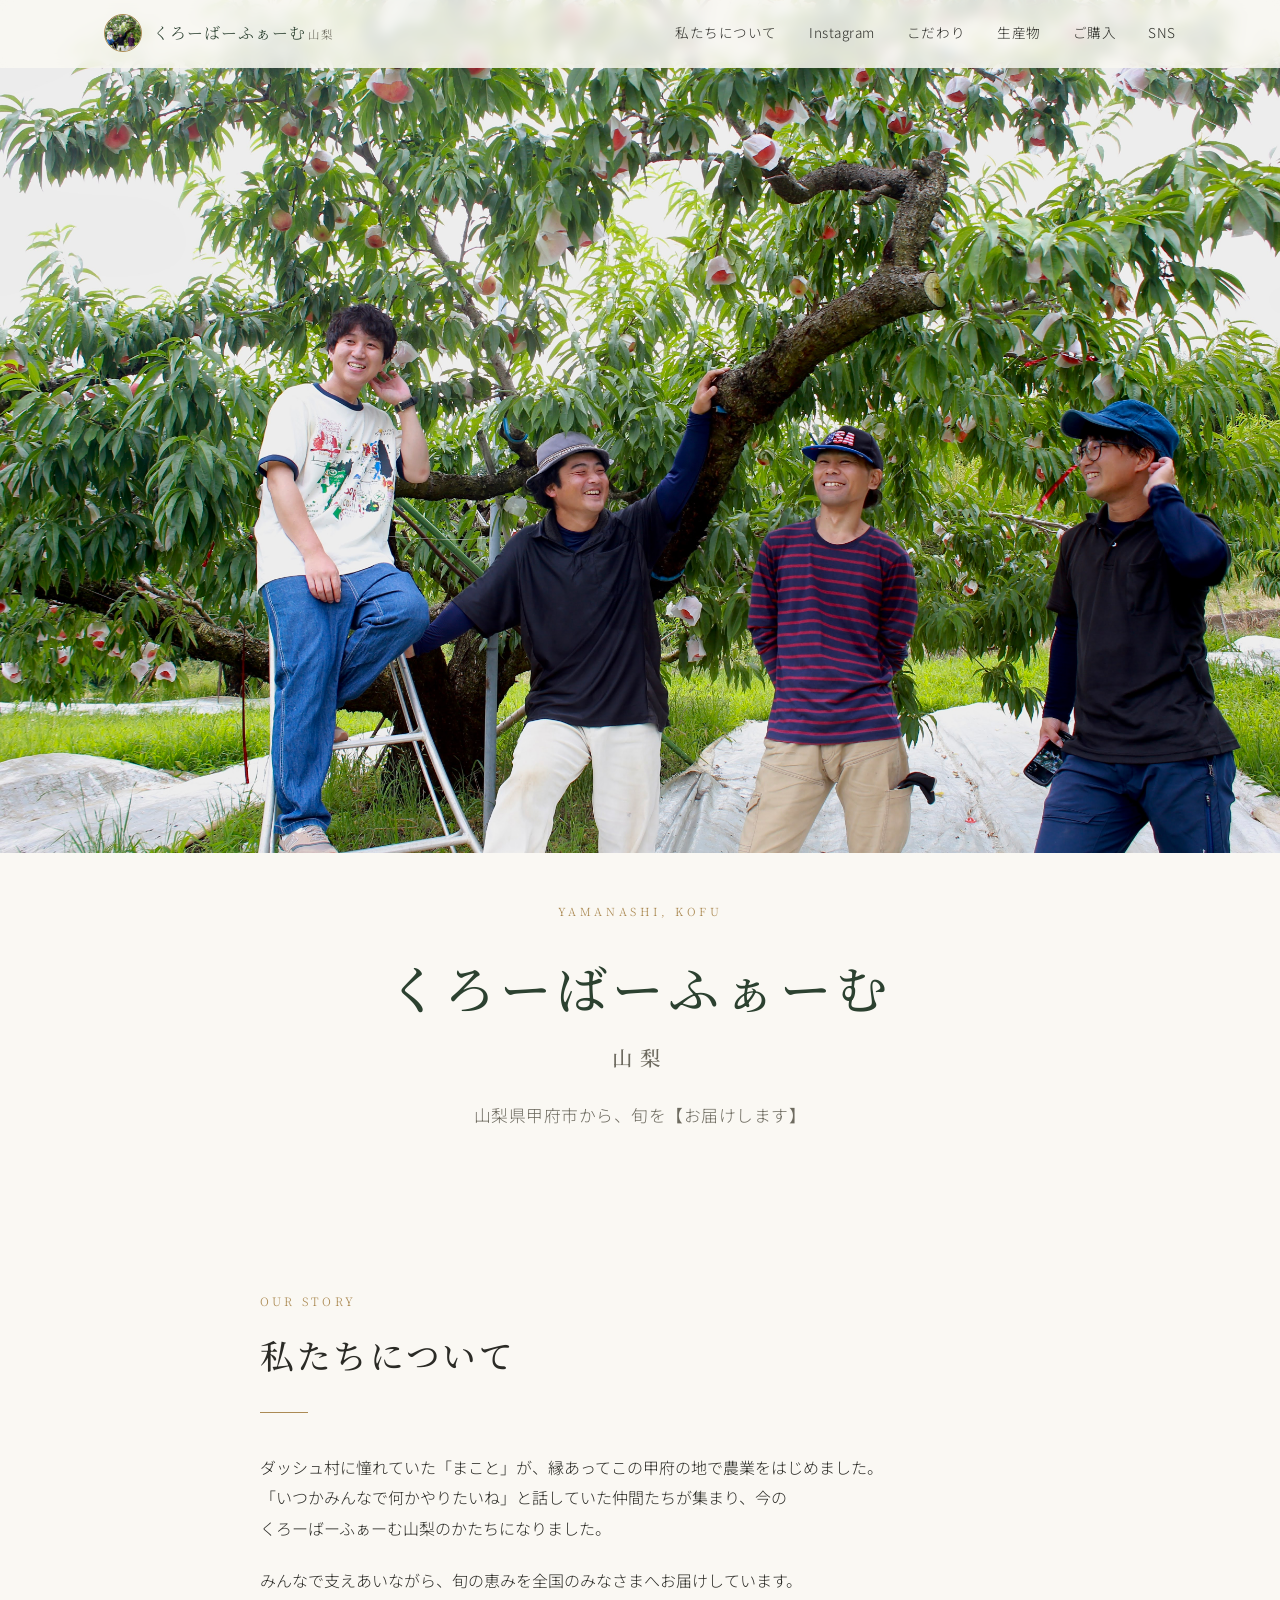
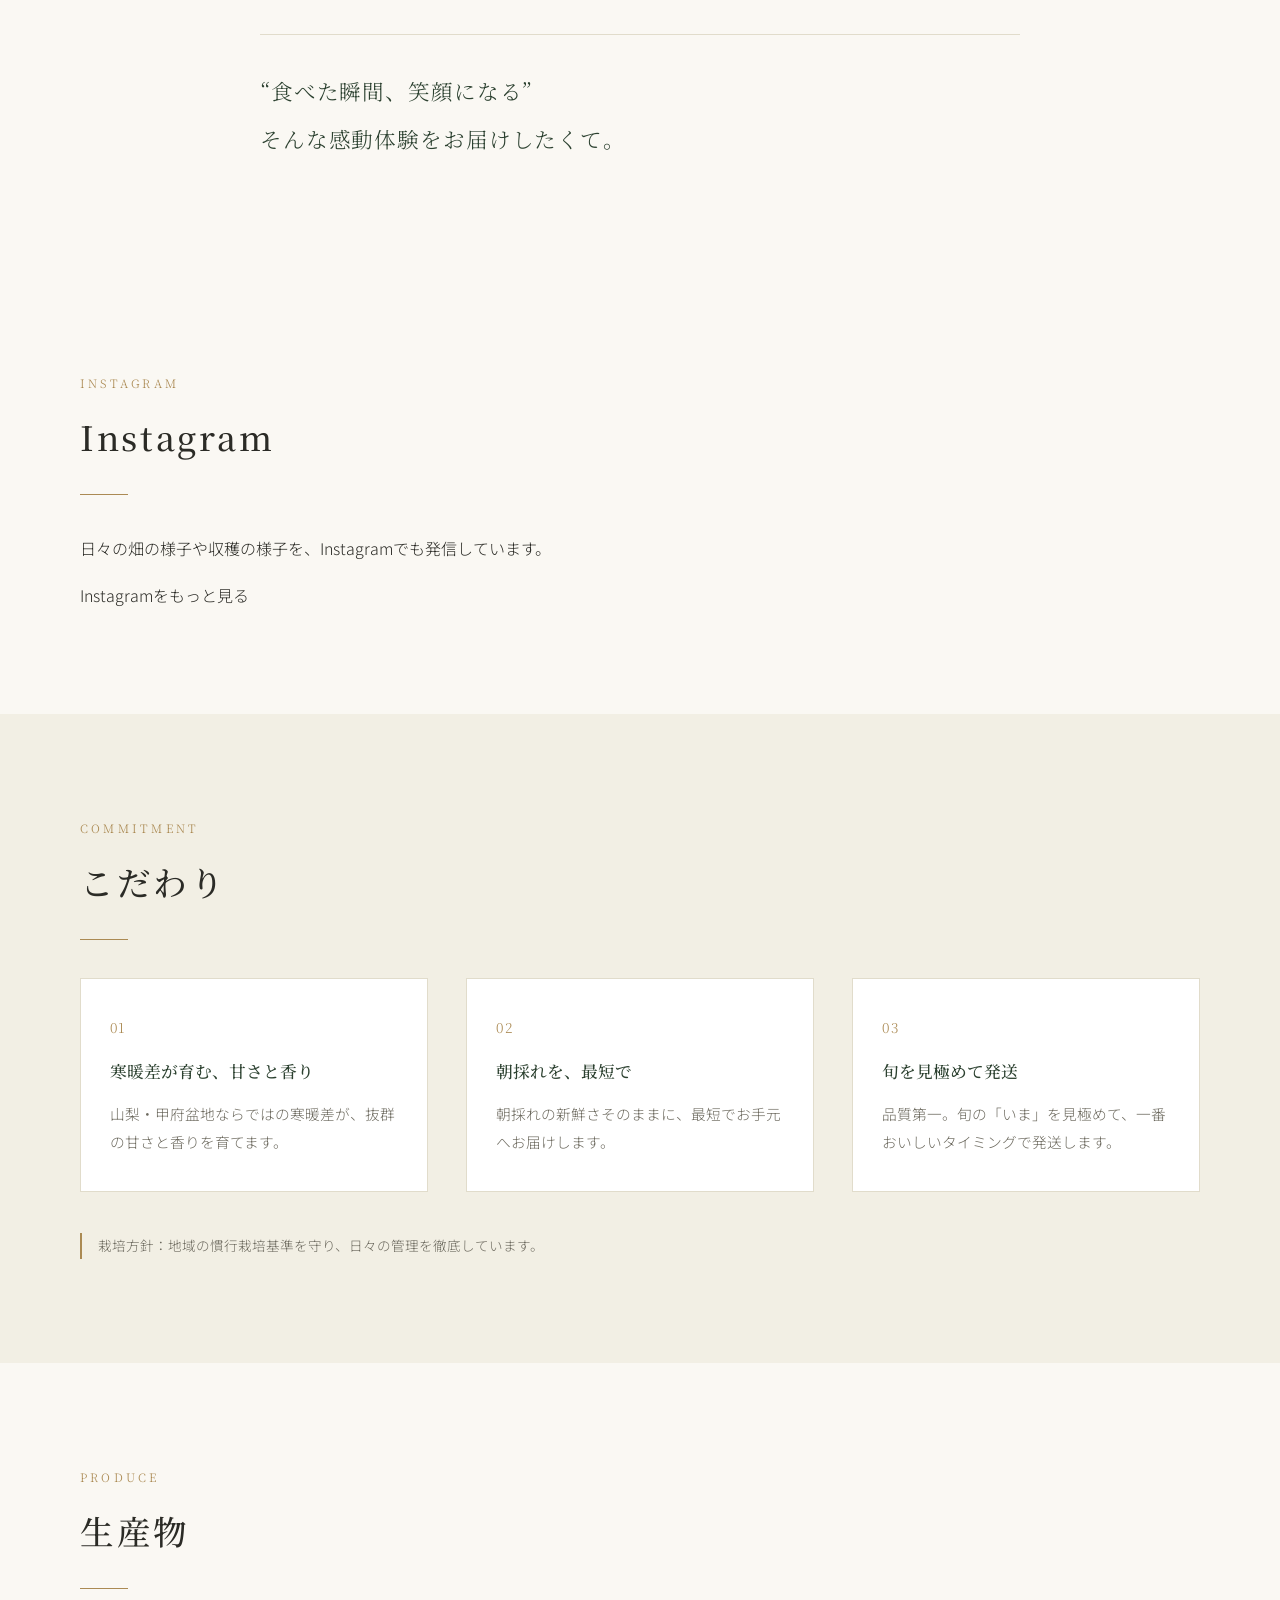
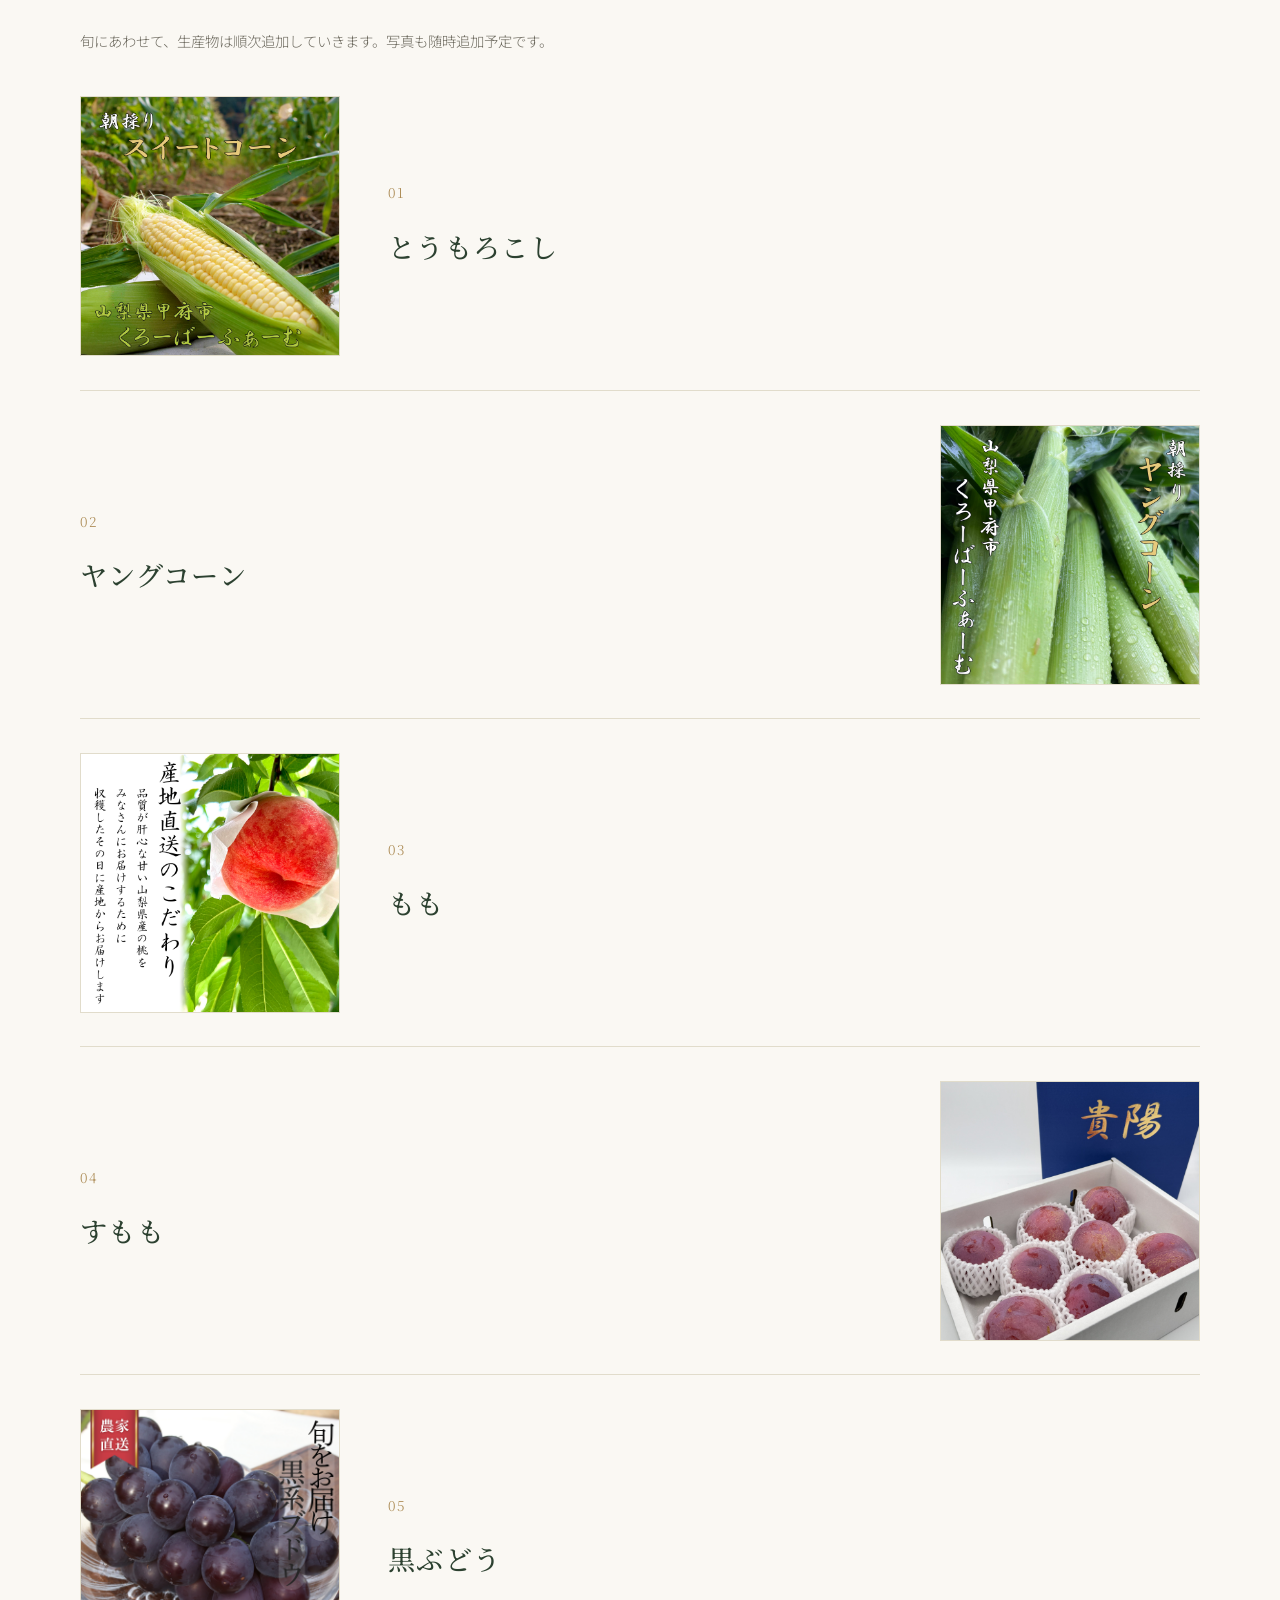
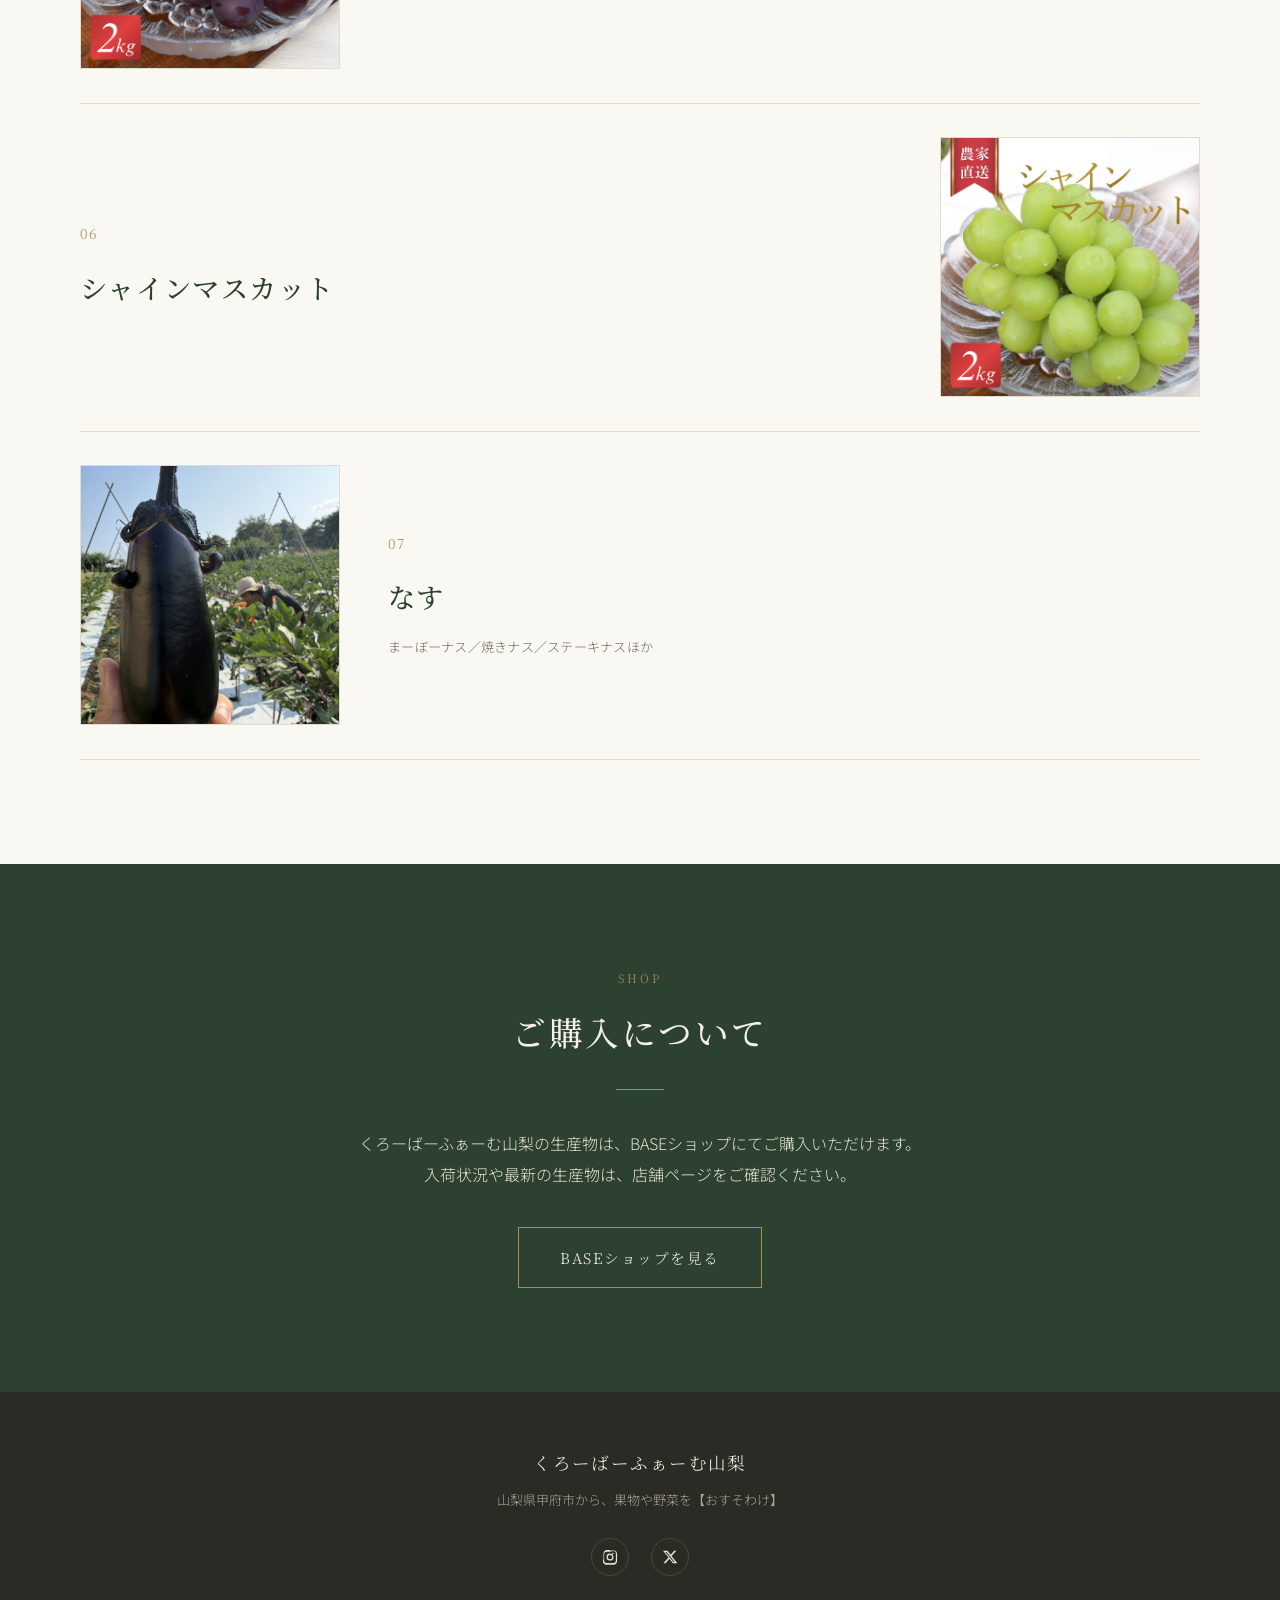
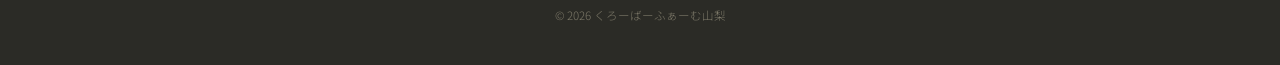
==== commit 07522a8c: "Add Instagram section to index.html Added an Instagram section with media and links." ====
--- a/index.html
+++ b/index.html
@@ -26,6 +26,7 @@
       </button>
       <ul>
         <li><a href="#about">私たちについて</a></li>
+        <li><a href="#instagram">Instagram</a></li>
         <li><a href="#commitment">こだわり</a></li>
         <li><a href="#produce">生産物</a></li>
         <li><a href="#shop">ご購入</a></li>
@@ -66,6 +67,24 @@
         <p>“食べた瞬間、笑顔になる”</p>
         <p>そんな感動体験をお届けしたくて。</p>
       </blockquote>
+    </div>
+  </section>
+
+  <!-- ===== Instagram ===== -->
+  <section id="instagram" class="section instagram">
+    <div class="section-inner">
+      <p class="section-eyebrow">Instagram</p>
+      <h2>Instagram</h2>
+      <div class="divider" aria-hidden="true"></div>
+      <p class="instagram-note">日々の畑の様子や収穫の様子を、Instagramでも発信しています。</p>
+
+      <div class="instagram-grid">
+        <blockquote class="instagram-media" data-instgrm-permalink="https://www.instagram.com/reel/DcgGSyCPiiN/" data-instgrm-version="14"></blockquote>
+        <blockquote class="instagram-media" data-instgrm-permalink="https://www.instagram.com/reel/DZfcObeP7q4/" data-instgrm-version="14"></blockquote>
+        <blockquote class="instagram-media" data-instgrm-permalink="https://www.instagram.com/reel/DdWMl_iv61k/" data-instgrm-version="14"></blockquote>
+      </div>
+
+      <a class="instagram-more" href="https://www.instagram.com/clover.farm_ym/" target="_blank" rel="noopener">Instagramをもっと見る</a>
     </div>
   </section>
 
@@ -250,5 +269,7 @@
   });
 </script>
 
+<script async src="//www.instagram.com/embed.js"></script>
+
 </body>
 </html>
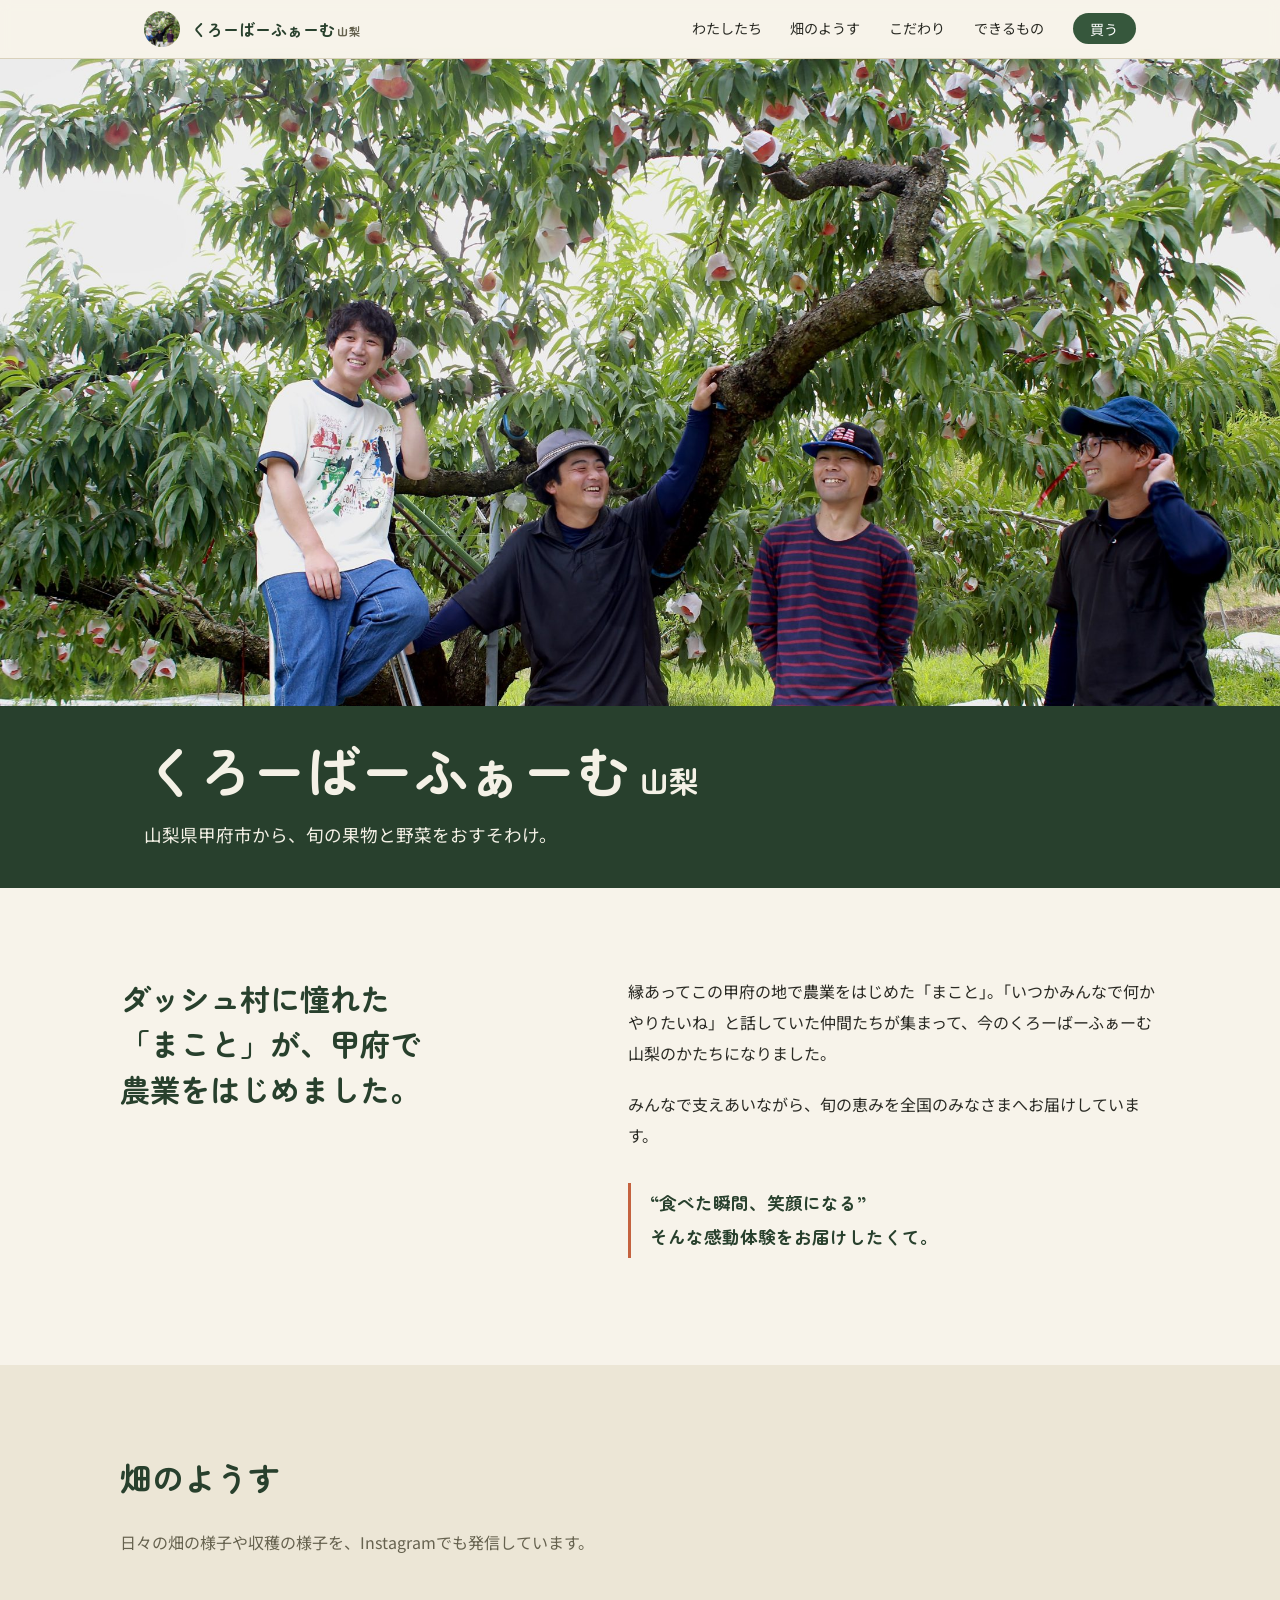
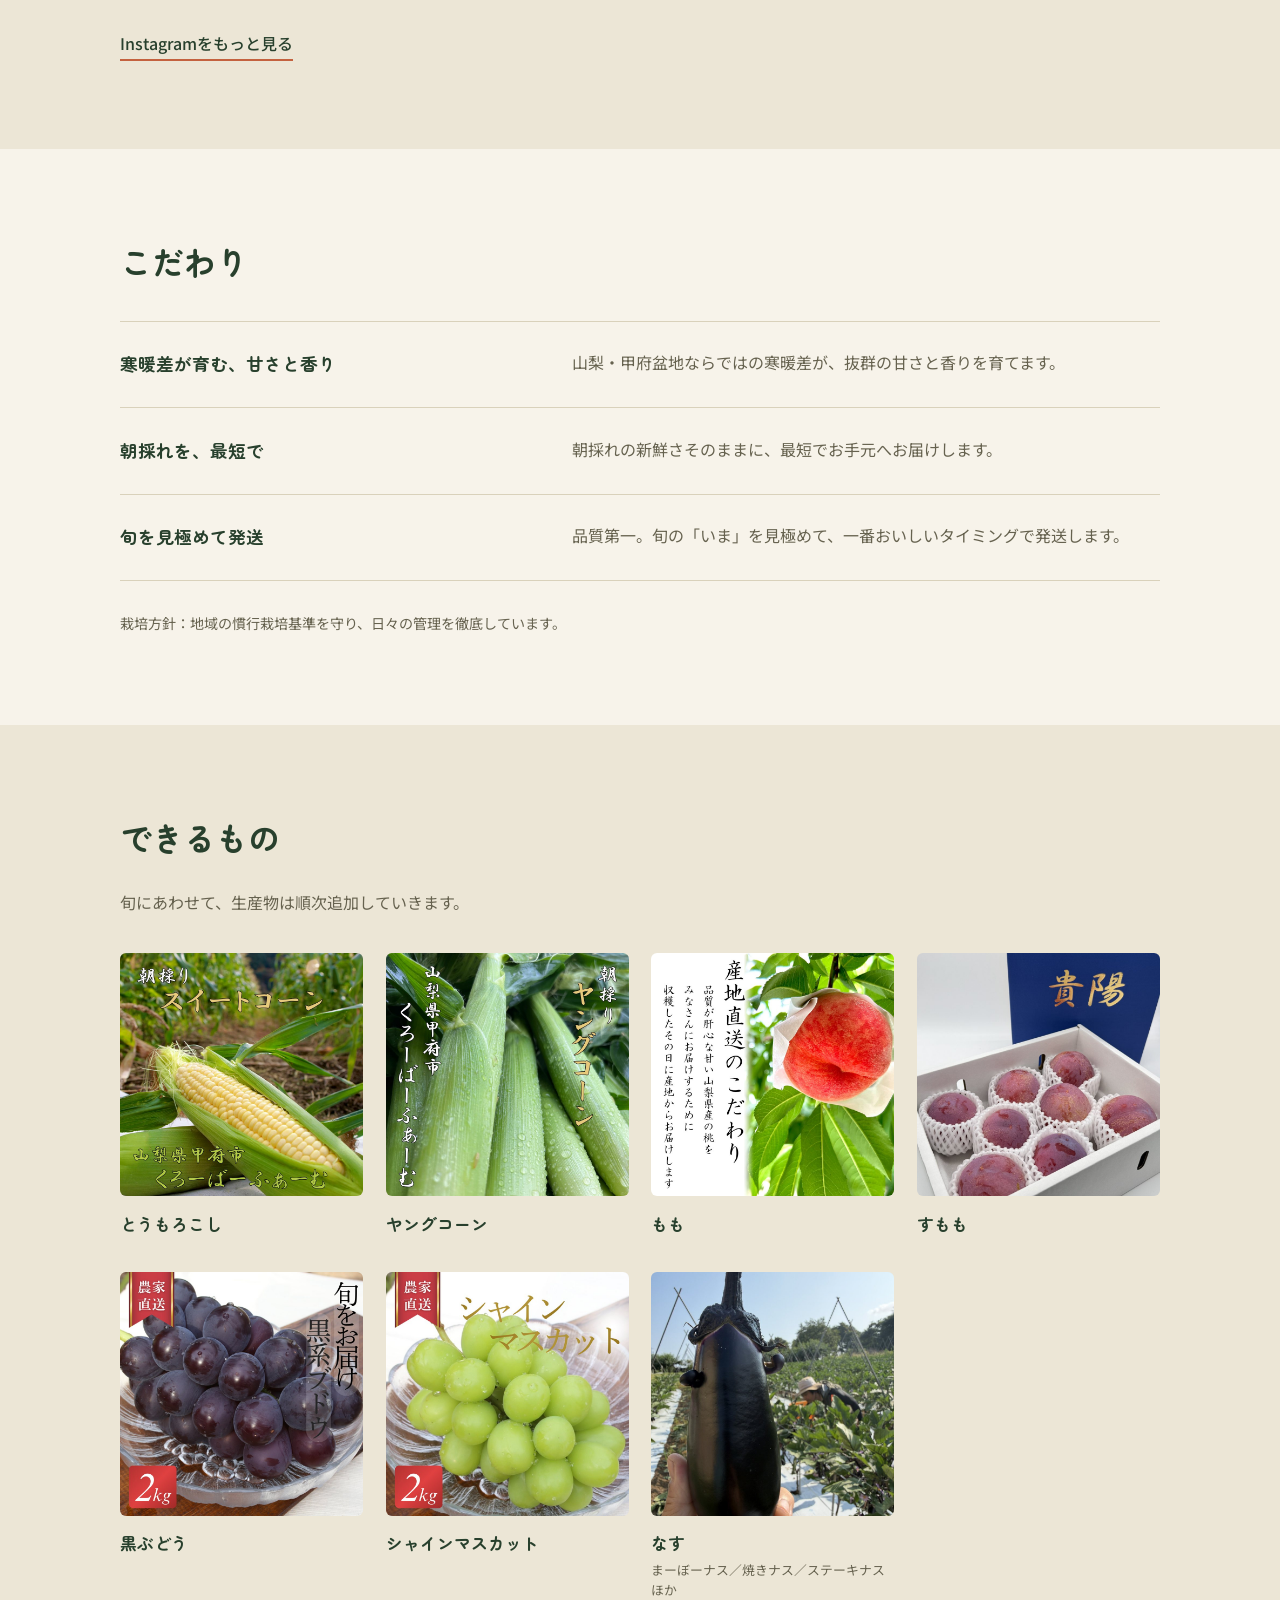
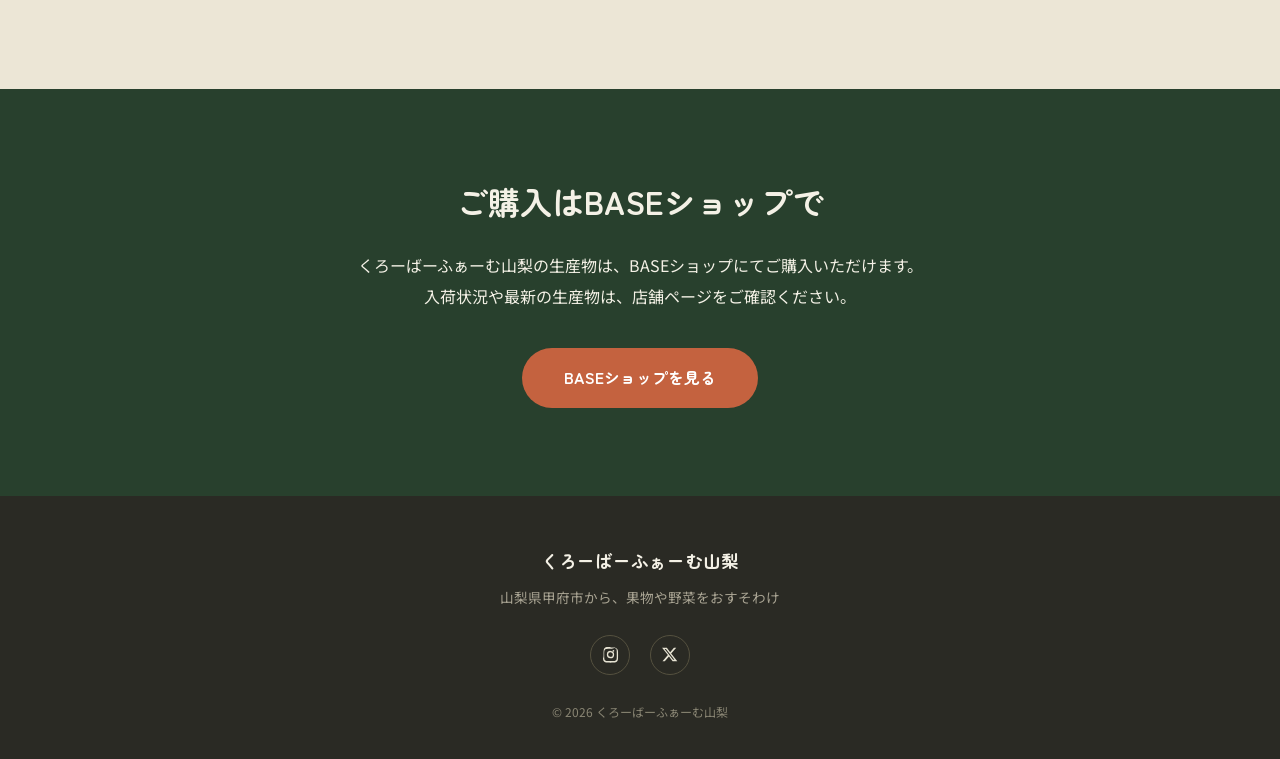
==== commit 94652efa: "HPのデザインを素朴で温かいトーンに調整し、画像を軽量化 Co-Authored-By: Claude Sonnet 5.5 <noreply@anthropic.com> Claude-Sessio" ====
--- a/index.html
+++ b/index.html
@@ -7,7 +7,7 @@
 <meta name="description" content="山梨県甲府市から、果物や野菜をおすそわけ。くろーばーふぁーむ山梨の公式サイトです。">
 <link rel="preconnect" href="https://fonts.googleapis.com">
 <link rel="preconnect" href="https://fonts.gstatic.com" crossorigin>
-<link href="https://fonts.googleapis.com/css2?family=Noto+Serif+JP:wght@400;500;600&family=Noto+Sans+JP:wght@300;400;500&display=swap" rel="stylesheet">
+<link href="https://fonts.googleapis.com/css2?family=Zen+Maru+Gothic:wght@500;700&family=Noto+Sans+JP:wght@400;500&display=swap" rel="stylesheet">
 <link rel="stylesheet" href="style.css">
 </head>
 <body>
@@ -25,12 +25,11 @@
         <span></span><span></span><span></span>
       </button>
       <ul>
-        <li><a href="#about">私たちについて</a></li>
-        <li><a href="#instagram">Instagram</a></li>
+        <li><a href="#about">わたしたち</a></li>
+        <li><a href="#instagram">畑のようす</a></li>
         <li><a href="#commitment">こだわり</a></li>
-        <li><a href="#produce">生産物</a></li>
-        <li><a href="#shop">ご購入</a></li>
-        <li><a href="#sns">SNS</a></li>
+        <li><a href="#produce">できるもの</a></li>
+        <li><a href="#shop" class="nav-shop">買う</a></li>
       </ul>
     </nav>
   </div>
@@ -40,42 +39,29 @@
 
   <!-- ===== Hero ===== -->
   <section class="hero">
-    <div class="hero-media">
-      <img src="images/hero.jpg" alt="桃の木の下で笑うくろーばーふぁーむ山梨のメンバー">
+    <img src="images/hero.jpg" alt="桃の木の下で笑うくろーばーふぁーむ山梨のメンバー">
+    <div class="hero-caption">
+      <h1>くろーばーふぁーむ<span>山梨</span></h1>
+      <p class="hero-copy">山梨県甲府市から、<br class="sp-only">旬の果物と野菜をおすそわけ。</p>
     </div>
   </section>
-  <div class="hero-caption">
-    <p class="eyebrow">Yamanashi, Kofu</p>
-    <h1>くろーばーふぁーむ<span>山梨</span></h1>
-    <p class="hero-copy">山梨県甲府市から、旬を<br class="sp-only">【お届けします】</p>
-  </div>
 
   <!-- ===== About / Story ===== -->
   <section id="about" class="section about">
-    <div class="section-inner narrow">
-      <p class="section-eyebrow">Our Story</p>
-      <h2>私たちについて</h2>
-      <div class="divider" aria-hidden="true"></div>
-      <p class="lead">
-        ダッシュ村に憧れていた「まこと」が、縁あってこの甲府の地で農業をはじめました。<br>
-        「いつかみんなで何かやりたいね」と話していた仲間たちが集まり、今の<br class="pc-only">くろーばーふぁーむ山梨のかたちになりました。
-      </p>
-      <p class="lead">
-        みんなで支えあいながら、旬の恵みを全国のみなさまへお届けしています。
-      </p>
-      <blockquote class="philosophy">
-        <p>“食べた瞬間、笑顔になる”</p>
-        <p>そんな感動体験をお届けしたくて。</p>
-      </blockquote>
+    <div class="section-inner about-grid">
+      <h2>ダッシュ村に憧れた<br>「まこと」が、甲府で<br>農業をはじめました。</h2>
+      <div class="about-body">
+        <p>縁あってこの甲府の地で農業をはじめた「まこと」。「いつかみんなで何かやりたいね」と話していた仲間たちが集まって、今のくろーばーふぁーむ山梨のかたちになりました。</p>
+        <p>みんなで支えあいながら、旬の恵みを全国のみなさまへお届けしています。</p>
+        <p class="philosophy">“食べた瞬間、笑顔になる”<br>そんな感動体験をお届けしたくて。</p>
+      </div>
     </div>
   </section>
 
   <!-- ===== Instagram ===== -->
   <section id="instagram" class="section instagram">
     <div class="section-inner">
-      <p class="section-eyebrow">Instagram</p>
-      <h2>Instagram</h2>
-      <div class="divider" aria-hidden="true"></div>
+      <h2>畑のようす</h2>
       <p class="instagram-note">日々の畑の様子や収穫の様子を、Instagramでも発信しています。</p>
 
       <div class="instagram-grid">
@@ -91,28 +77,21 @@
   <!-- ===== Commitment ===== -->
   <section id="commitment" class="section commitment">
     <div class="section-inner">
-      <p class="section-eyebrow">Commitment</p>
       <h2>こだわり</h2>
-      <div class="divider" aria-hidden="true"></div>
-
-      <div class="commitment-grid">
-        <article class="commitment-card">
-          <span class="commitment-index">01</span>
-          <h3>寒暖差が育む、甘さと香り</h3>
-          <p>山梨・甲府盆地ならではの寒暖差が、抜群の甘さと香りを育てます。</p>
-        </article>
-        <article class="commitment-card">
-          <span class="commitment-index">02</span>
-          <h3>朝採れを、最短で</h3>
-          <p>朝採れの新鮮さそのままに、最短でお手元へお届けします。</p>
-        </article>
-        <article class="commitment-card">
-          <span class="commitment-index">03</span>
-          <h3>旬を見極めて発送</h3>
-          <p>品質第一。旬の「いま」を見極めて、一番おいしいタイミングで発送します。</p>
-        </article>
-      </div>
-
+      <dl class="commitment-list">
+        <div>
+          <dt>寒暖差が育む、甘さと香り</dt>
+          <dd>山梨・甲府盆地ならではの寒暖差が、抜群の甘さと香りを育てます。</dd>
+        </div>
+        <div>
+          <dt>朝採れを、最短で</dt>
+          <dd>朝採れの新鮮さそのままに、最短でお手元へお届けします。</dd>
+        </div>
+        <div>
+          <dt>旬を見極めて発送</dt>
+          <dd>品質第一。旬の「いま」を見極めて、一番おいしいタイミングで発送します。</dd>
+        </div>
+      </dl>
       <p class="cultivation-note">栽培方針：地域の慣行栽培基準を守り、日々の管理を徹底しています。</p>
     </div>
   </section>
@@ -120,107 +99,50 @@
   <!-- ===== Produce ===== -->
   <section id="produce" class="section produce">
     <div class="section-inner">
-      <p class="section-eyebrow">Produce</p>
-      <h2>生産物</h2>
-      <div class="divider" aria-hidden="true"></div>
-      <p class="produce-note">旬にあわせて、生産物は順次追加していきます。写真も随時追加予定です。</p>
+      <h2>できるもの</h2>
+      <p class="produce-note">旬にあわせて、生産物は順次追加していきます。</p>
 
       <!--
-        生産物リスト：
-        1件 = <li class="produce-row"> 〜 </li>
-        写真が届いたら、.produce-media の中身を
-          <img src="images/produce/【ファイル名】.jpg" alt="〜">
-        に差し替えてください（.produce-placeholder のdivを削除）。
-        新しい品目を追加する場合は、行をまるごとコピーして書き換えてください。
+        新しい品目の追加：<li>〜</li> を1つコピーして、画像（images/produce/ 内、正方形推奨）と品目名を書き換えてください。
       -->
       <ul class="produce-list">
-
-        <li class="produce-row">
-          <div class="produce-media">
-            <img src="images/produce/corn.jpg" alt="朝採りのとうもろこし">
-          </div>
-          <div class="produce-text">
-            <span class="produce-index">01</span>
-            <h3>とうもろこし</h3>
-          </div>
+        <li>
+          <img src="images/produce/corn.jpg" alt="朝採りのとうもろこし" loading="lazy">
+          <h3>とうもろこし</h3>
         </li>
-
-        <li class="produce-row">
-          <div class="produce-media">
-            <img src="images/produce/young-corn.jpg" alt="朝採りのヤングコーン">
-          </div>
-          <div class="produce-text">
-            <span class="produce-index">02</span>
-            <h3>ヤングコーン</h3>
-          </div>
+        <li>
+          <img src="images/produce/young-corn.jpg" alt="朝採りのヤングコーン" loading="lazy">
+          <h3>ヤングコーン</h3>
         </li>
-
-        <li class="produce-row">
-          <div class="produce-media">
-            <img src="images/produce/peach.jpg" alt="山梨県産のもも">
-          </div>
-          <div class="produce-text">
-            <span class="produce-index">03</span>
-            <h3>もも</h3>
-          </div>
+        <li>
+          <img src="images/produce/peach.jpg" alt="山梨県産のもも" loading="lazy">
+          <h3>もも</h3>
         </li>
-
-        <li class="produce-row">
-          <div class="produce-media">
-            <img src="images/produce/sumomo.jpg" alt="山梨県産のすもも">
-          </div>
-          <div class="produce-text">
-            <span class="produce-index">04</span>
-            <h3>すもも</h3>
-          </div>
+        <li>
+          <img src="images/produce/sumomo.jpg" alt="山梨県産のすもも" loading="lazy">
+          <h3>すもも</h3>
         </li>
-
-        <li class="produce-row">
-          <div class="produce-media">
-            <img src="images/produce/black-grape.png" alt="黒系ぶどう">
-          </div>
-          <div class="produce-text">
-            <span class="produce-index">05</span>
-            <h3>黒ぶどう</h3>
-          </div>
+        <li>
+          <img src="images/produce/black-grape.jpg" alt="黒系ぶどう" loading="lazy">
+          <h3>黒ぶどう</h3>
         </li>
-
-        <li class="produce-row">
-          <div class="produce-media">
-            <img src="images/produce/shine-muscat.png" alt="シャインマスカット">
-          </div>
-          <div class="produce-text">
-            <span class="produce-index">06</span>
-            <h3>シャインマスカット</h3>
-          </div>
+        <li>
+          <img src="images/produce/shine-muscat.jpg" alt="シャインマスカット" loading="lazy">
+          <h3>シャインマスカット</h3>
         </li>
-
-        <li class="produce-row">
-          <div class="produce-media">
-            <img src="images/produce/eggplant.jpg" alt="山梨県産のなす">
-          </div>
-          <div class="produce-text">
-            <span class="produce-index">07</span>
-            <h3>なす</h3>
-            <small>まーぼーナス／焼きナス／ステーキナスほか</small>
-          </div>
+        <li>
+          <img src="images/produce/eggplant.jpg" alt="山梨県産のなす" loading="lazy">
+          <h3>なす</h3>
+          <small>まーぼーナス／焼きナス／ステーキナスほか</small>
         </li>
-
-        <!--
-        新しい品目を追加する場合は、上の<li class="produce-row">〜</li>を
-        1ブロックまるごとコピーして、番号・品目名を書き換えてください。
-        -->
-
       </ul>
     </div>
   </section>
 
   <!-- ===== Shop ===== -->
   <section id="shop" class="section shop">
-    <div class="section-inner narrow center">
-      <p class="section-eyebrow">Shop</p>
-      <h2>ご購入について</h2>
-      <div class="divider" aria-hidden="true"></div>
+    <div class="section-inner shop-inner">
+      <h2>ご購入はBASEショップで</h2>
       <p class="lead">
         くろーばーふぁーむ山梨の生産物は、BASEショップにてご購入いただけます。<br>
         入荷状況や最新の生産物は、店舗ページをご確認ください。
@@ -235,7 +157,7 @@
 <footer id="sns" class="site-footer">
   <div class="footer-inner">
     <p class="footer-brand">くろーばーふぁーむ山梨</p>
-    <p class="footer-copy">山梨県甲府市から、果物や野菜を【おすそわけ】</p>
+    <p class="footer-copy">山梨県甲府市から、果物や野菜をおすそわけ</p>
 
     <ul class="sns-list">
       <li>
--- a/style.css
+++ b/style.css
@@ -1,72 +1,53 @@
 /* =========================================================
-   くろーばーふぁーむ山梨 — シンプル×高級感 LP
+   くろーばーふぁーむ山梨
    ========================================================= */
 
 :root {
-  --bg: #faf8f3;
-  --bg-alt: #f2efe4;
-  --ink: #2b2b26;
-  --ink-soft: #6d6a5f;
-  --line: #e1dccb;
-  --green: #3f5c44;
-  --green-deep: #2c4130;
-  --gold: #ab8a53;
+  --bg: #f7f3ea;
+  --bg-alt: #ece6d6;
+  --ink: #2a2a24;
+  --ink-soft: #66624f;
+  --line: #d9d1bb;
+  --green: #36573c;
+  --green-deep: #28402d;
+  --accent: #c4623f;
   --white: #ffffff;
 
-  --font-serif: 'Noto Serif JP', serif;
+  --font-head: 'Zen Maru Gothic', 'Noto Sans JP', sans-serif;
   --font-sans: 'Noto Sans JP', sans-serif;
 
-  --max: 1120px;
+  --max: 1040px;
 }
 
 * { box-sizing: border-box; }
 
-html { scroll-behavior: smooth; }
+html { scroll-behavior: smooth; scroll-padding-top: 64px; }
 
 body {
   margin: 0;
   background: var(--bg);
   color: var(--ink);
   font-family: var(--font-sans);
-  font-weight: 300;
-  line-height: 1.9;
+  font-weight: 400;
+  line-height: 1.95;
   -webkit-font-smoothing: antialiased;
 }
 
 img { max-width: 100%; display: block; }
-
 a { color: inherit; text-decoration: none; }
-
-h1, h2, h3 { font-family: var(--font-serif); font-weight: 500; margin: 0; }
-
-.section { padding: 6.5rem 1.5rem; }
+h1, h2, h3 { font-family: var(--font-head); font-weight: 700; margin: 0; }
+
+.section { padding: 5.5rem 1.5rem; }
 .section-inner { max-width: var(--max); margin: 0 auto; }
-.section-inner.narrow { max-width: 760px; }
-.section-inner.center { text-align: center; }
-
-.section-eyebrow {
-  font-family: var(--font-serif);
-  letter-spacing: 0.28em;
-  font-size: 0.72rem;
-  color: var(--gold);
-  margin: 0 0 0.6rem;
-  text-transform: uppercase;
-}
 
 .section h2 {
-  font-size: clamp(1.6rem, 3vw, 2.1rem);
-  letter-spacing: 0.08em;
-}
-
-.divider {
-  width: 48px;
-  height: 1px;
-  background: var(--gold);
-  margin: 1.6rem 0 2.4rem;
-}
-.section-inner.center .divider { margin-left: auto; margin-right: auto; }
-
-.lead { font-size: 1rem; color: var(--ink); margin: 0 0 1.4rem; }
+  font-size: clamp(1.5rem, 3.2vw, 2rem);
+  line-height: 1.5;
+  color: var(--green-deep);
+  margin-bottom: 1.6rem;
+}
+
+.lead { margin: 0 0 1.4rem; }
 
 /* ---------- Header ---------- */
 .site-header {
@@ -74,56 +55,51 @@
   top: 0; left: 0; right: 0;
   z-index: 50;
   padding-top: env(safe-area-inset-top, 0px);
-  background: rgba(250, 248, 243, 0.86);
+  background: rgba(247, 243, 234, 0.92);
   backdrop-filter: blur(6px);
-  border-bottom: 1px solid transparent;
-  transition: border-color .3s;
+  border-bottom: 1px solid var(--line);
 }
 .header-inner {
   max-width: var(--max);
   margin: 0 auto;
-  padding: 0.9rem 1.5rem;
+  padding: 0.7rem 1.5rem;
   display: flex;
   align-items: center;
   justify-content: space-between;
 }
 .brand { display: flex; align-items: center; gap: 0.7rem; }
 .brand-mark {
-  width: 38px; height: 38px;
+  width: 36px; height: 36px;
   border-radius: 50%;
   overflow: hidden;
-  border: 1px solid var(--gold);
   flex: none;
 }
 .brand-mark img { width: 100%; height: 100%; object-fit: cover; }
 .brand-name {
-  font-family: var(--font-serif);
+  font-family: var(--font-head);
+  font-weight: 700;
   font-size: 1rem;
-  letter-spacing: 0.06em;
-  color: var(--green-deep);
-}
-.brand-name small { font-size: 0.72em; margin-left: 0.15em; color: var(--ink-soft); }
+  color: var(--green-deep);
+}
+.brand-name small { font-size: 0.72em; margin-left: 0.2em; color: var(--ink-soft); }
 
 .site-nav ul {
   list-style: none;
   display: flex;
-  gap: 2rem;
+  align-items: center;
+  gap: 1.8rem;
   margin: 0;
   padding: 0;
-  font-size: 0.85rem;
-  letter-spacing: 0.04em;
-}
-.site-nav a { position: relative; padding-bottom: 4px; }
-.site-nav a::after {
-  content: "";
-  position: absolute;
-  left: 0; right: 0; bottom: 0;
-  height: 1px;
-  background: var(--gold);
-  transform: scaleX(0);
-  transition: transform .25s;
-}
-.site-nav a:hover::after { transform: scaleX(1); }
+  font-size: 0.88rem;
+}
+.site-nav a:hover { color: var(--accent); }
+.site-nav .nav-shop {
+  background: var(--green);
+  color: var(--white);
+  padding: 0.35rem 1.1rem;
+  border-radius: 999px;
+}
+.site-nav .nav-shop:hover { background: var(--accent); color: var(--white); }
 
 .nav-toggle {
   display: none;
@@ -134,275 +110,214 @@
   gap: 5px;
   cursor: pointer;
 }
-.nav-toggle span {
-  display: block;
-  height: 1px;
-  background: var(--ink);
-}
+.nav-toggle span { display: block; height: 2px; background: var(--ink); }
 
 /* ---------- Hero ---------- */
 .hero {
   position: relative;
-  overflow: hidden;
-}
-.hero-media {
-  display: block;
-  line-height: 0;
-  aspect-ratio: 3 / 2;
-  background: var(--bg-alt);
-}
-.hero-media img {
+  margin-top: 58px;
+  background: var(--green-deep);
+}
+.hero > img {
   display: block;
   width: 100%;
-  height: 100%;
+  height: min(72vh, 680px);
+  min-height: 420px;
   object-fit: cover;
+  object-position: center 30%;
 }
 .hero-caption {
-  text-align: center;
-  color: var(--ink);
-  background: var(--bg);
-  padding: 3rem 1.5rem 3.5rem;
-}
-.hero-caption .eyebrow {
-  font-family: var(--font-serif);
-  letter-spacing: 0.32em;
-  font-size: 0.7rem;
-  text-transform: uppercase;
-  color: var(--gold);
-  margin: 0 0 1rem;
+  max-width: var(--max);
+  margin: 0 auto;
+  padding: 1.8rem 1.5rem 2.2rem;
+  color: #f4f1e6;
 }
 .hero-caption h1 {
-  font-size: clamp(1.7rem, 6vw, 3.2rem);
-  letter-spacing: 0.1em;
-  margin: 0;
-  color: var(--green-deep);
+  font-size: clamp(1.9rem, 6vw, 3.4rem);
+  line-height: 1.3;
   white-space: nowrap;
 }
 .hero-caption h1 span {
-  display: block;
-  font-size: 0.4em;
-  letter-spacing: 0.4em;
-  margin-top: 0.15rem;
-  color: var(--ink-soft);
+  font-size: 0.55em;
+  margin-left: 0.3em;
 }
 .hero-copy {
-  margin: 1.4rem 0 0;
-  font-size: clamp(0.9rem, 2vw, 1.05rem);
-  font-weight: 300;
-  letter-spacing: 0.03em;
-  color: var(--ink-soft);
-}
-
+  margin: 0.8rem 0 0;
+  font-size: clamp(0.95rem, 2vw, 1.1rem);
+}
 
 /* ---------- About ---------- */
-.about { background: var(--bg); }
+.about-grid {
+  display: grid;
+  grid-template-columns: 5fr 6fr;
+  gap: 4rem;
+  align-items: start;
+}
+.about h2 { font-size: clamp(1.4rem, 3vw, 1.9rem); margin: 0; }
+.about-body p { margin: 0 0 1.2rem; }
 .philosophy {
-  margin: 2.4rem 0 0;
-  padding: 2.2rem 0 0;
-  border-top: 1px solid var(--line);
-  font-family: var(--font-serif);
-  font-size: clamp(1.1rem, 2.4vw, 1.35rem);
-  color: var(--green-deep);
-  letter-spacing: 0.04em;
-}
-.philosophy p { margin: 0 0 0.4rem; }
-
-/* ---------- Commitment ---------- */
-.commitment { background: var(--bg-alt); }
-.commitment-grid {
+  margin-top: 2rem !important;
+  padding: 0.2rem 0 0.2rem 1.2rem;
+  border-left: 3px solid var(--accent);
+  font-family: var(--font-head);
+  font-weight: 700;
+  color: var(--green-deep);
+  font-size: 1.1rem;
+}
+
+/* ---------- Instagram ---------- */
+.instagram { background: var(--bg-alt); }
+.instagram-note { color: var(--ink-soft); margin: 0 0 2.2rem; }
+
+.instagram-grid {
   display: grid;
   grid-template-columns: repeat(3, 1fr);
-  gap: 2.4rem;
-  margin-top: 1rem;
-}
-.commitment-card {
-  background: var(--white);
-  border: 1px solid var(--line);
-  padding: 2.2rem 1.8rem;
-}
-.commitment-index {
-  display: block;
-  font-family: var(--font-serif);
-  color: var(--gold);
-  font-size: 0.85rem;
-  letter-spacing: 0.12em;
-  margin-bottom: 1rem;
-}
-.commitment-card h3 {
-  font-size: 1.05rem;
-  margin-bottom: 0.7rem;
-  color: var(--green-deep);
-}
-.commitment-card p { margin: 0; font-size: 0.92rem; color: var(--ink-soft); }
+  gap: 1.6rem;
+}
+.instagram-grid .instagram-media {
+  margin: 0 !important;
+  width: 100% !important;
+  min-width: 0 !important;
+  max-width: 100% !important;
+}
+
+.instagram-more {
+  display: inline-block;
+  margin-top: 2.2rem;
+  color: var(--green-deep);
+  font-weight: 500;
+  border-bottom: 2px solid var(--accent);
+}
+.instagram-more:hover { color: var(--accent); }
+
+/* ---------- Commitment ---------- */
+.commitment-list { margin: 2.2rem 0 0; }
+.commitment-list > div {
+  display: grid;
+  grid-template-columns: 5fr 7fr;
+  gap: 2rem;
+  padding: 1.6rem 0;
+  border-top: 1px solid var(--line);
+}
+.commitment-list > div:last-child { border-bottom: 1px solid var(--line); }
+.commitment-list dt {
+  font-family: var(--font-head);
+  font-weight: 700;
+  font-size: 1.1rem;
+  color: var(--green-deep);
+}
+.commitment-list dd { margin: 0; color: var(--ink-soft); }
 
 .cultivation-note {
-  margin: 2.6rem 0 0;
-  font-size: 0.85rem;
+  margin: 1.8rem 0 0;
+  font-size: 0.88rem;
   color: var(--ink-soft);
-  border-left: 2px solid var(--gold);
-  padding-left: 1rem;
 }
 
 /* ---------- Produce ---------- */
-.produce { background: var(--bg); }
-.produce-note { color: var(--ink-soft); font-size: 0.9rem; margin: 0 0 2.6rem; }
+.produce { background: var(--bg-alt); }
+.produce-note { color: var(--ink-soft); margin: 0 0 2.2rem; }
 
 .produce-list {
   list-style: none;
   margin: 0;
   padding: 0;
-}
-
-.produce-row {
-  display: flex;
-  align-items: center;
-  gap: 3rem;
-  padding: 2.1rem 0;
-  border-bottom: 1px solid var(--line);
-}
-.produce-row:first-child { padding-top: 0; }
-.produce-row:nth-child(even) { flex-direction: row-reverse; }
-
-.produce-media { flex: 0 0 30%; max-width: 260px; }
-.produce-text { flex: 1 1 auto; }
-
-/* image placeholder frame -- swap for a real <img> when a photo is ready */
-.produce-placeholder {
-  aspect-ratio: 1 / 1;
-  width: 100%;
-  display: flex;
-  flex-direction: column;
-  align-items: center;
-  justify-content: center;
-  gap: 0.7rem;
-  background: var(--bg-alt);
-  border: 1px solid var(--line);
-  position: relative;
-}
-.produce-placeholder::before {
-  content: "";
-  position: absolute;
-  inset: 10px;
-  border: 1px solid rgba(171, 138, 83, 0.35);
-  pointer-events: none;
-}
-.produce-placeholder svg {
-  width: 30px; height: 30px;
-  fill: none;
-  stroke: var(--gold);
-  stroke-width: 1.1;
-  opacity: 0.8;
-}
-.produce-placeholder svg path { fill: var(--gold); stroke: none; opacity: 0.55; }
-.produce-placeholder span {
-  font-family: var(--font-serif);
-  font-size: 0.75rem;
-  letter-spacing: 0.1em;
-  color: var(--ink-soft);
-}
-
-.produce-media img {
+  display: grid;
+  grid-template-columns: repeat(4, 1fr);
+  gap: 2rem 1.4rem;
+}
+.produce-list img {
   width: 100%;
   aspect-ratio: 1 / 1;
   object-fit: cover;
-  border: 1px solid var(--line);
-}
-
-.produce-index {
+  border-radius: 6px;
+}
+.produce-list h3 {
+  font-size: 1.05rem;
+  margin-top: 0.7rem;
+  color: var(--green-deep);
+}
+.produce-list small {
   display: block;
-  font-family: var(--font-serif);
-  color: var(--gold);
-  font-size: 0.85rem;
-  letter-spacing: 0.12em;
-  margin-bottom: 0.9rem;
-}
-.produce-text h3 {
-  font-size: clamp(1.3rem, 2.6vw, 1.7rem);
-  color: var(--green-deep);
-  letter-spacing: 0.05em;
-  margin: 0;
-}
-.produce-text small {
-  display: block;
-  margin-top: 0.8rem;
-  font-size: 0.82rem;
+  font-size: 0.8rem;
+  line-height: 1.6;
   color: var(--ink-soft);
-  letter-spacing: 0.02em;
 }
 
 /* ---------- Shop ---------- */
-.shop { background: var(--green-deep); color: #f4f1e6; }
-.shop .section-eyebrow { color: var(--gold); }
-.shop .lead { color: #e7e3d3; }
+.shop { background: var(--green-deep); color: #f4f1e6; text-align: center; }
+.shop .section-inner { max-width: 640px; }
+.shop h2 { color: #f4f1e6; }
 .shop-button {
   display: inline-block;
-  margin-top: 1rem;
-  padding: 0.95rem 2.6rem;
-  border: 1px solid var(--gold);
-  font-family: var(--font-serif);
-  font-size: 0.92rem;
-  letter-spacing: 0.1em;
-  color: #f4f1e6;
-  transition: background .25s, color .25s;
-}
-.shop-button:hover { background: var(--gold); color: var(--green-deep); }
+  margin-top: 0.8rem;
+  padding: 0.9rem 2.6rem;
+  background: var(--accent);
+  border-radius: 999px;
+  font-family: var(--font-head);
+  font-weight: 700;
+  color: var(--white);
+  transition: background .25s, transform .25s;
+}
+.shop-button:hover { background: #d8714d; transform: translateY(-2px); }
 
 /* ---------- Footer ---------- */
 .site-footer { background: var(--ink); color: #cfcabb; }
 .footer-inner {
   max-width: var(--max);
   margin: 0 auto;
-  padding: 3.4rem 1.5rem 2.4rem;
+  padding: 3rem 1.5rem 2.2rem;
   text-align: center;
 }
 .footer-brand {
-  font-family: var(--font-serif);
+  font-family: var(--font-head);
+  font-weight: 700;
   font-size: 1.1rem;
-  letter-spacing: 0.08em;
   color: #f4f1e6;
-  margin: 0 0 0.5rem;
-}
-.footer-copy { font-size: 0.82rem; margin: 0 0 1.6rem; color: #a9a493; }
+  margin: 0 0 0.4rem;
+}
+.footer-copy { font-size: 0.85rem; margin: 0 0 1.5rem; color: #a9a493; }
 .sns-list {
   list-style: none;
   display: flex;
   justify-content: center;
-  gap: 1.4rem;
-  margin: 0 0 1.8rem;
+  gap: 1.2rem;
+  margin: 0 0 1.6rem;
   padding: 0;
 }
 .sns-list a {
   display: flex;
   align-items: center;
   justify-content: center;
-  width: 38px; height: 38px;
-  border: 1px solid #4a4738;
+  width: 40px; height: 40px;
+  border: 1px solid #55513f;
   border-radius: 50%;
   transition: border-color .25s;
 }
-.sns-list a:hover { border-color: var(--gold); }
-.sns-list svg { width: 16px; height: 16px; fill: #e7e3d3; }
-.footer-fine { font-size: 0.72rem; color: #7d7969; margin: 0; }
+.sns-list a:hover { border-color: var(--accent); }
+.sns-list svg { width: 17px; height: 17px; fill: #e7e3d3; }
+.footer-fine { font-size: 0.75rem; color: #8a8674; margin: 0; }
 
 /* ---------- Utility ---------- */
 .sp-only { display: none; }
 
 /* ---------- Responsive ---------- */
 @media (max-width: 860px) {
-  .commitment-grid { grid-template-columns: 1fr; }
-  .produce-row { gap: 2rem; }
-  .produce-media { flex-basis: 32%; max-width: 220px; }
+  .about-grid { grid-template-columns: 1fr; gap: 2rem; }
+  .instagram-grid { grid-template-columns: 1fr; max-width: 360px; margin-left: auto; margin-right: auto; }
+  .commitment-list > div { grid-template-columns: 1fr; gap: 0.3rem; }
+  .produce-list { grid-template-columns: repeat(3, 1fr); }
 }
 
 @media (max-width: 640px) {
   .sp-only { display: inline; }
-  .pc-only { display: none; }
-  .section { padding: 4.4rem 1.25rem; }
+  .section { padding: 4rem 1.25rem; }
 
   .site-nav ul {
     position: absolute;
     top: 100%; left: 0; right: 0;
     flex-direction: column;
+    align-items: stretch;
     gap: 0;
     background: var(--bg);
     border-bottom: 1px solid var(--line);
@@ -410,17 +325,13 @@
     overflow: hidden;
     transition: max-height .3s ease;
   }
-  .site-nav.open ul { max-height: 320px; }
+  .site-nav.open ul { max-height: 360px; }
   .site-nav ul li { border-top: 1px solid var(--line); }
   .site-nav ul a { display: block; padding: 1rem 1.5rem; }
+  .site-nav .nav-shop { background: none; color: var(--accent); border-radius: 0; font-weight: 500; }
+  .site-nav .nav-shop:hover { background: none; color: var(--accent); }
   .nav-toggle { display: flex; }
 
-  .produce-row {
-    flex-direction: column !important;
-    align-items: center;
-    gap: 1.2rem;
-    padding: 1.7rem 0;
-  }
-  .produce-media { flex-basis: auto; width: 62%; max-width: 220px; }
-  .produce-text { text-align: center; }
-}
+  .hero > img { height: 70vh; min-height: 360px; }
+  .produce-list { grid-template-columns: repeat(2, 1fr); gap: 1.6rem 1rem; }
+}
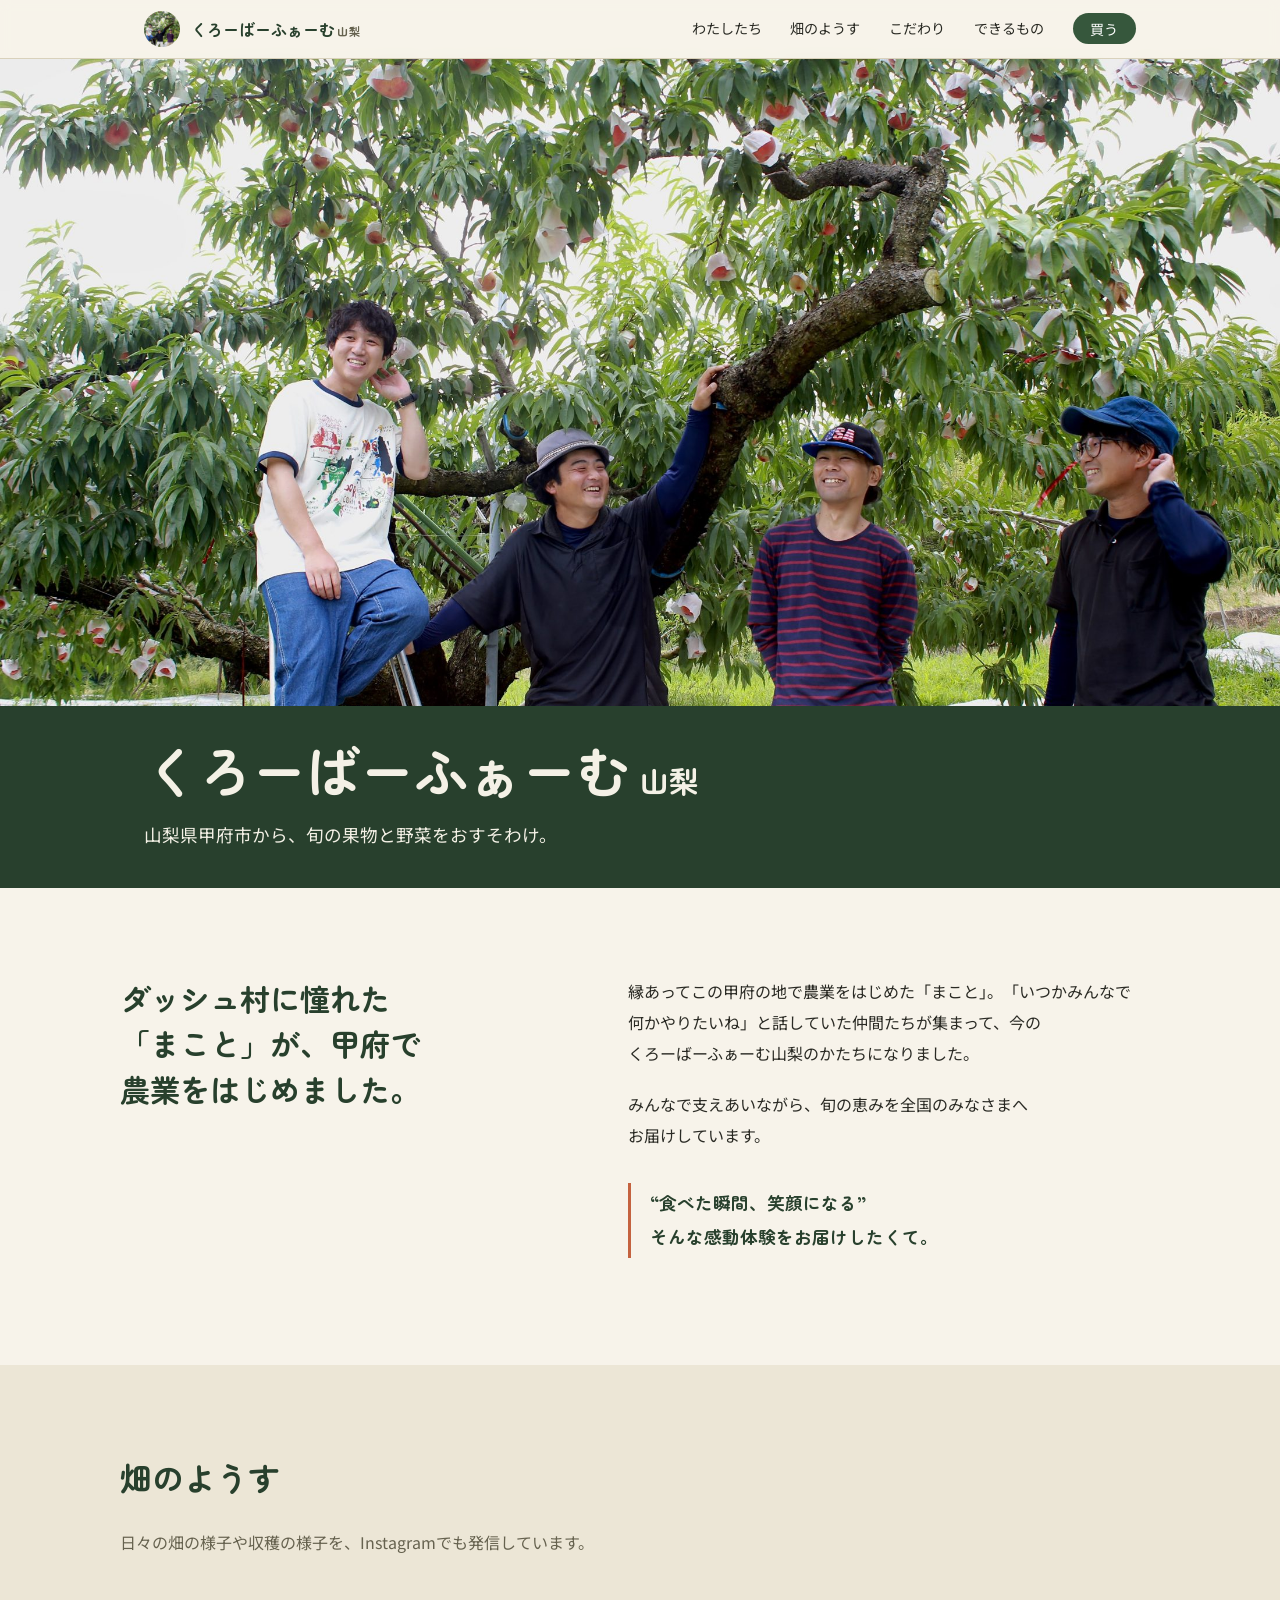
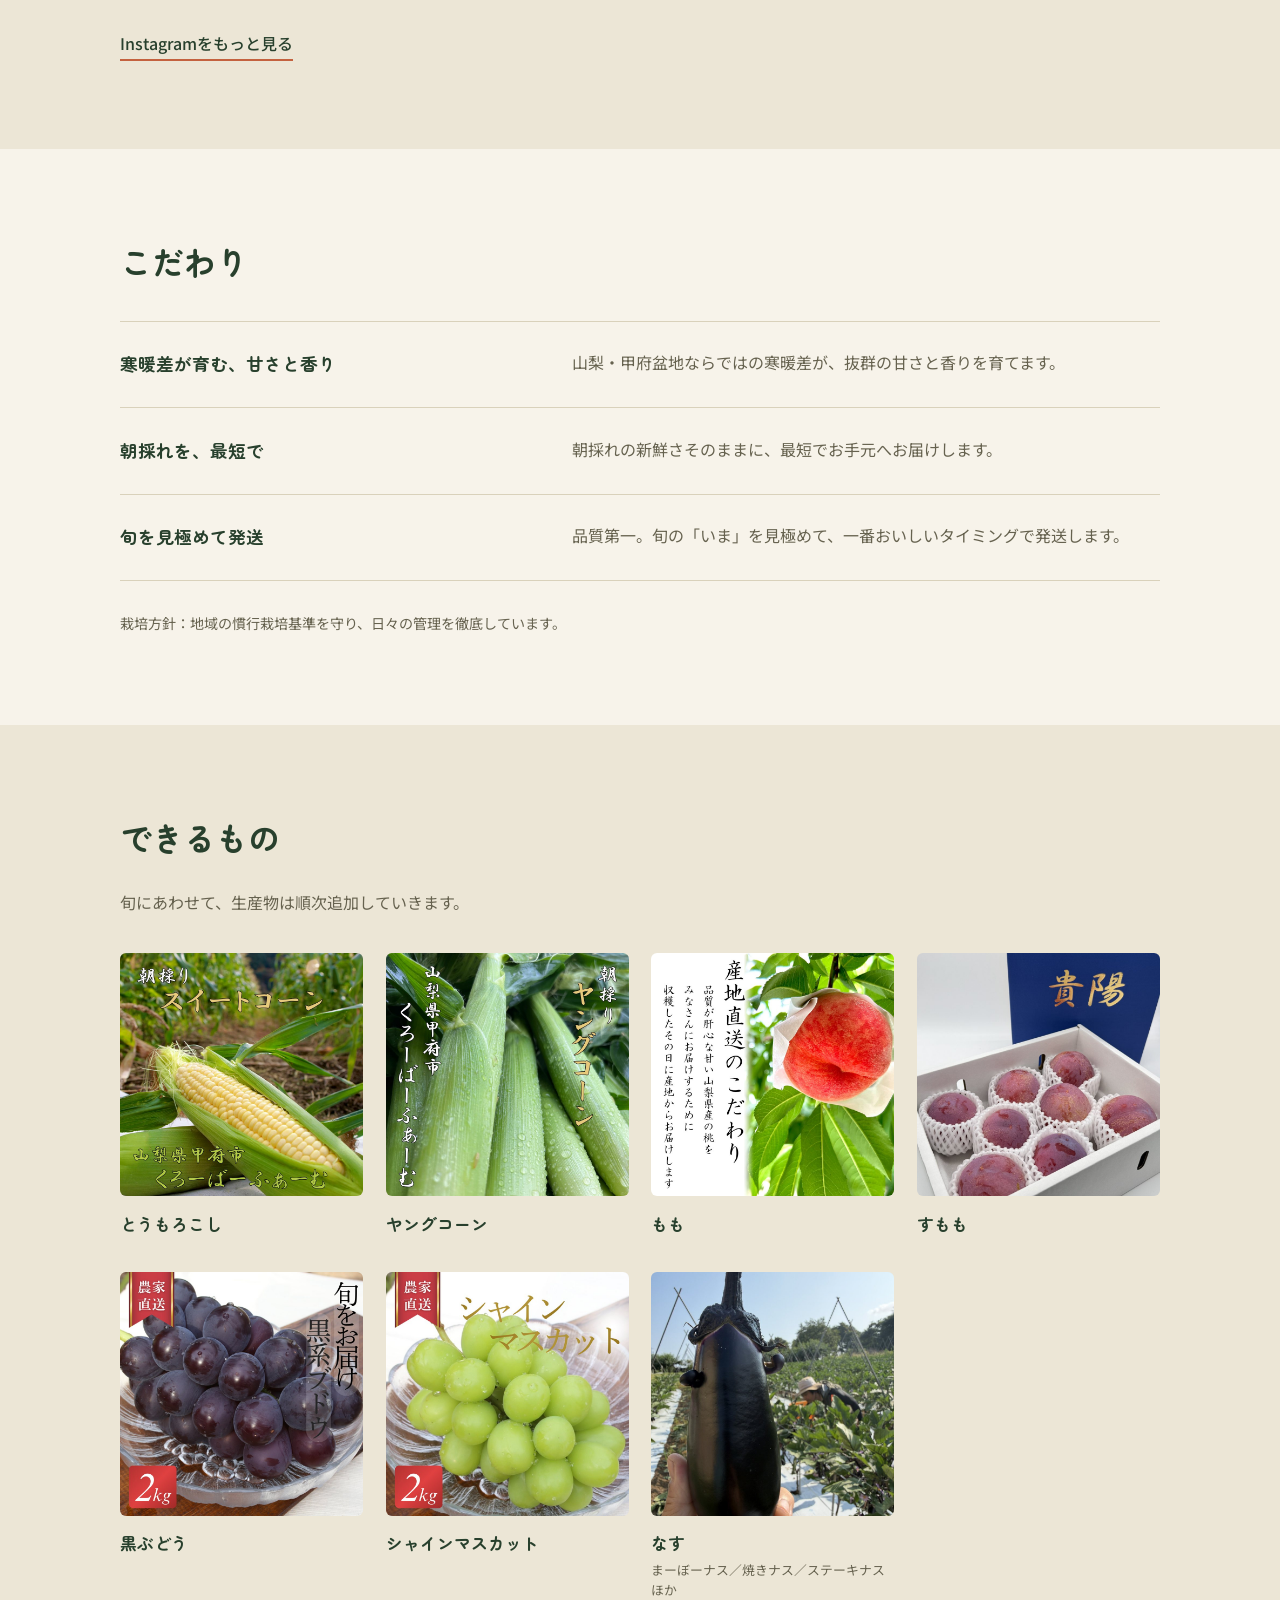
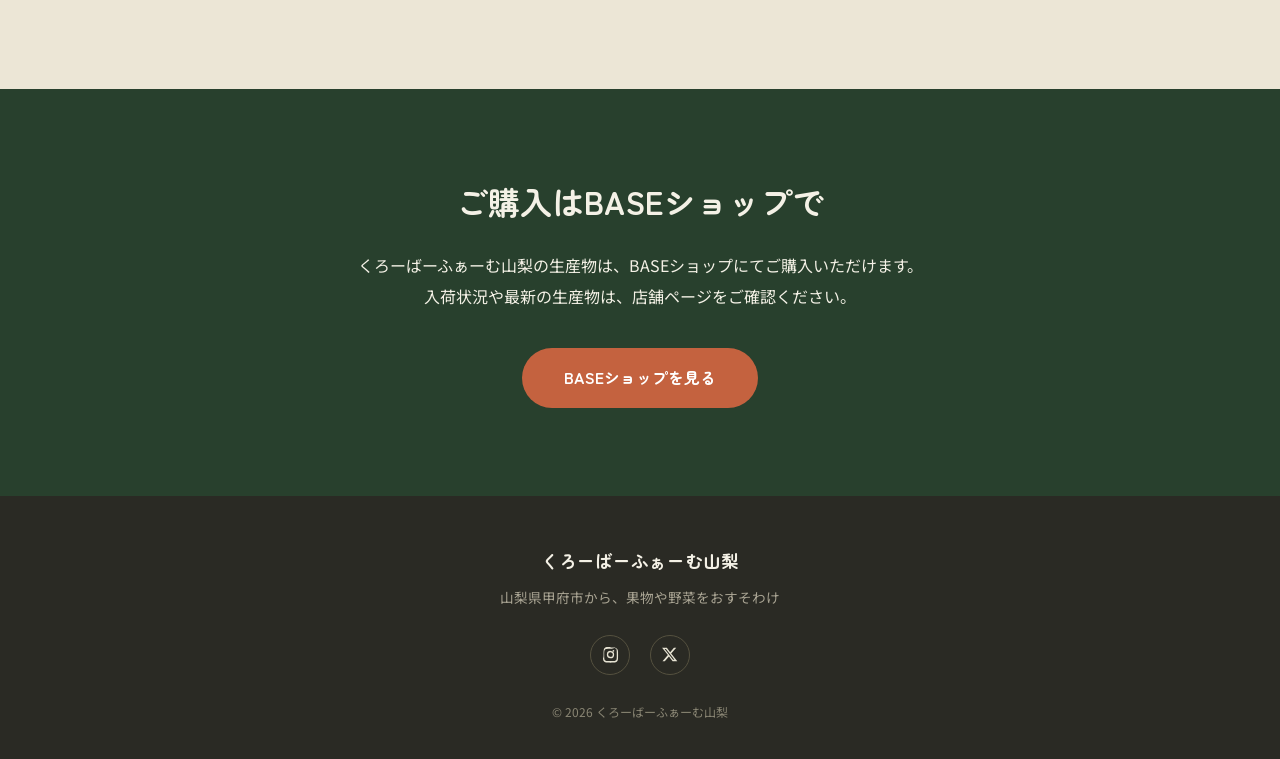
==== commit cb51b222: "文章の改行位置を文節の区切りに合わせる Co-Authored-By: Claude Sonnet 5.5 <noreply@anthropic.com> Claude-Session: https:" ====
--- a/index.html
+++ b/index.html
@@ -8,7 +8,7 @@
 <link rel="preconnect" href="https://fonts.googleapis.com">
 <link rel="preconnect" href="https://fonts.gstatic.com" crossorigin>
 <link href="https://fonts.googleapis.com/css2?family=Zen+Maru+Gothic:wght@500;700&family=Noto+Sans+JP:wght@400;500&display=swap" rel="stylesheet">
-<link rel="stylesheet" href="style.css">
+<link rel="stylesheet" href="style.css?v=20261019">
 </head>
 <body>
 
@@ -51,9 +51,9 @@
     <div class="section-inner about-grid">
       <h2>ダッシュ村に憧れた<br>「まこと」が、甲府で<br>農業をはじめました。</h2>
       <div class="about-body">
-        <p>縁あってこの甲府の地で農業をはじめた「まこと」。「いつかみんなで何かやりたいね」と話していた仲間たちが集まって、今のくろーばーふぁーむ山梨のかたちになりました。</p>
-        <p>みんなで支えあいながら、旬の恵みを全国のみなさまへお届けしています。</p>
-        <p class="philosophy">“食べた瞬間、笑顔になる”<br>そんな感動体験をお届けしたくて。</p>
+        <p><span class="nb">縁あって</span><span class="nb">この甲府の地で</span><span class="nb">農業をはじめた</span><span class="nb">「まこと」。</span><span class="nb">「いつかみんなで</span><span class="nb">何かやりたいね」と</span><span class="nb">話していた</span><span class="nb">仲間たちが</span><span class="nb">集まって、</span><span class="nb">今の</span><span class="nb">くろーばーふぁーむ山梨の</span><span class="nb">かたちに</span><span class="nb">なりました。</span></p>
+        <p><span class="nb">みんなで</span><span class="nb">支えあいながら、</span><span class="nb">旬の恵みを</span><span class="nb">全国のみなさまへ</span><span class="nb">お届けしています。</span></p>
+        <p class="philosophy"><span class="nb">“食べた瞬間、</span><span class="nb">笑顔になる”</span><br><span class="nb">そんな感動体験を</span><span class="nb">お届けしたくて。</span></p>
       </div>
     </div>
   </section>
@@ -62,12 +62,12 @@
   <section id="instagram" class="section instagram">
     <div class="section-inner">
       <h2>畑のようす</h2>
-      <p class="instagram-note">日々の畑の様子や収穫の様子を、Instagramでも発信しています。</p>
+      <p class="instagram-note"><span class="nb">日々の</span><span class="nb">畑の様子や</span><span class="nb">収穫の様子を、</span><span class="nb">Instagramでも</span><span class="nb">発信しています。</span></p>
 
       <div class="instagram-grid">
-        <blockquote class="instagram-media" data-instgrm-permalink="https://www.instagram.com/reel/DcgGSyCPiiN/" data-instgrm-version="14"></blockquote>
-        <blockquote class="instagram-media" data-instgrm-permalink="https://www.instagram.com/reel/DZfcObeP7q4/" data-instgrm-version="14"></blockquote>
-        <blockquote class="instagram-media" data-instgrm-permalink="https://www.instagram.com/reel/DdWMl_iv61k/" data-instgrm-version="14"></blockquote>
+        <blockquote class="instagram-media" data-instgrm-permalink="https://www.instagram.com/reel/DaiDdIDvIOz/" data-instgrm-version="14"></blockquote>
+        <blockquote class="instagram-media" data-instgrm-permalink="https://www.instagram.com/reel/DX4TexxPy9V/" data-instgrm-version="14"></blockquote>
+        <blockquote class="instagram-media" data-instgrm-permalink="https://www.instagram.com/reel/Dcu2ePnvX2N/" data-instgrm-version="14"></blockquote>
       </div>
 
       <a class="instagram-more" href="https://www.instagram.com/clover.farm_ym/" target="_blank" rel="noopener">Instagramをもっと見る</a>
@@ -80,19 +80,19 @@
       <h2>こだわり</h2>
       <dl class="commitment-list">
         <div>
-          <dt>寒暖差が育む、甘さと香り</dt>
-          <dd>山梨・甲府盆地ならではの寒暖差が、抜群の甘さと香りを育てます。</dd>
+          <dt><span class="nb">寒暖差が育む、</span><span class="nb">甘さと香り</span></dt>
+          <dd><span class="nb">山梨・甲府盆地ならではの</span><span class="nb">寒暖差が、</span><span class="nb">抜群の甘さと</span><span class="nb">香りを育てます。</span></dd>
         </div>
         <div>
-          <dt>朝採れを、最短で</dt>
-          <dd>朝採れの新鮮さそのままに、最短でお手元へお届けします。</dd>
+          <dt><span class="nb">朝採れを、</span><span class="nb">最短で</span></dt>
+          <dd><span class="nb">朝採れの新鮮さそのままに、</span><span class="nb">最短で</span><span class="nb">お手元へ</span><span class="nb">お届けします。</span></dd>
         </div>
         <div>
-          <dt>旬を見極めて発送</dt>
-          <dd>品質第一。旬の「いま」を見極めて、一番おいしいタイミングで発送します。</dd>
+          <dt><span class="nb">旬を</span><span class="nb">見極めて</span><span class="nb">発送</span></dt>
+          <dd><span class="nb">品質第一。</span><span class="nb">旬の「いま」を</span><span class="nb">見極めて、</span><span class="nb">一番おいしい</span><span class="nb">タイミングで</span><span class="nb">発送します。</span></dd>
         </div>
       </dl>
-      <p class="cultivation-note">栽培方針：地域の慣行栽培基準を守り、日々の管理を徹底しています。</p>
+      <p class="cultivation-note"><span class="nb">栽培方針：</span><span class="nb">地域の慣行栽培基準を</span><span class="nb">守り、</span><span class="nb">日々の管理を</span><span class="nb">徹底しています。</span></p>
     </div>
   </section>
 
@@ -100,7 +100,7 @@
   <section id="produce" class="section produce">
     <div class="section-inner">
       <h2>できるもの</h2>
-      <p class="produce-note">旬にあわせて、生産物は順次追加していきます。</p>
+      <p class="produce-note"><span class="nb">旬にあわせて、</span><span class="nb">生産物は</span><span class="nb">順次追加していきます。</span></p>
 
       <!--
         新しい品目の追加：<li>〜</li> を1つコピーして、画像（images/produce/ 内、正方形推奨）と品目名を書き換えてください。
@@ -144,8 +144,8 @@
     <div class="section-inner shop-inner">
       <h2>ご購入はBASEショップで</h2>
       <p class="lead">
-        くろーばーふぁーむ山梨の生産物は、BASEショップにてご購入いただけます。<br>
-        入荷状況や最新の生産物は、店舗ページをご確認ください。
+        <span class="nb">くろーばーふぁーむ山梨の</span><span class="nb">生産物は、</span><span class="nb">BASEショップにて</span><span class="nb">ご購入いただけます。</span><br>
+        <span class="nb">入荷状況や</span><span class="nb">最新の生産物は、</span><span class="nb">店舗ページを</span><span class="nb">ご確認ください。</span>
       </p>
       <a class="shop-button" href="https://cloverfarm.base.ec/" target="_blank" rel="noopener">BASEショップを見る</a>
     </div>
@@ -157,7 +157,7 @@
 <footer id="sns" class="site-footer">
   <div class="footer-inner">
     <p class="footer-brand">くろーばーふぁーむ山梨</p>
-    <p class="footer-copy">山梨県甲府市から、果物や野菜をおすそわけ</p>
+    <p class="footer-copy"><span class="nb">山梨県甲府市から、</span><span class="nb">果物や野菜を</span><span class="nb">おすそわけ</span></p>
 
     <ul class="sns-list">
       <li>
--- a/style.css
+++ b/style.css
@@ -299,6 +299,7 @@
 .footer-fine { font-size: 0.75rem; color: #8a8674; margin: 0; }
 
 /* ---------- Utility ---------- */
+.nb { display: inline-block; }
 .sp-only { display: none; }
 
 /* ---------- Responsive ---------- */
@@ -332,6 +333,6 @@
   .site-nav .nav-shop:hover { background: none; color: var(--accent); }
   .nav-toggle { display: flex; }
 
-  .hero > img { height: 70vh; min-height: 360px; }
+  .hero > img { height: auto; min-height: 0; }
   .produce-list { grid-template-columns: repeat(2, 1fr); gap: 1.6rem 1rem; }
 }
